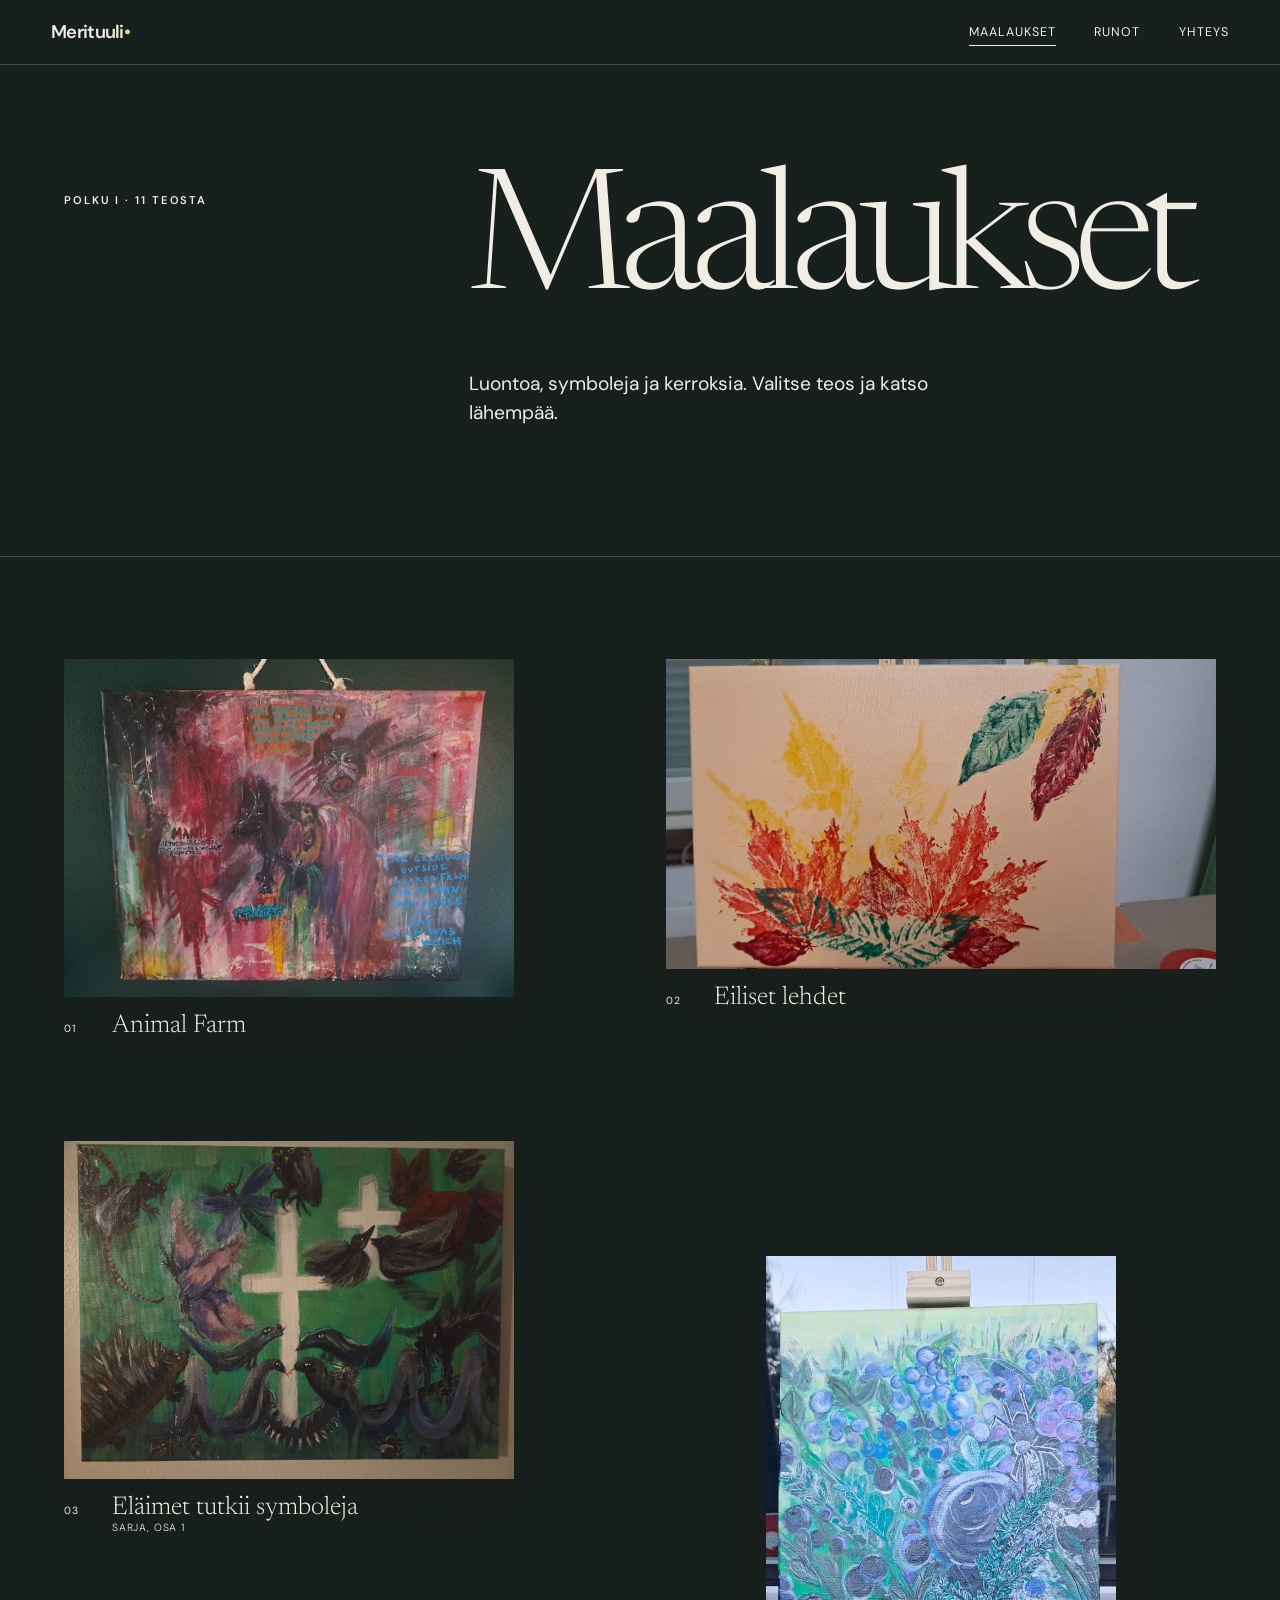
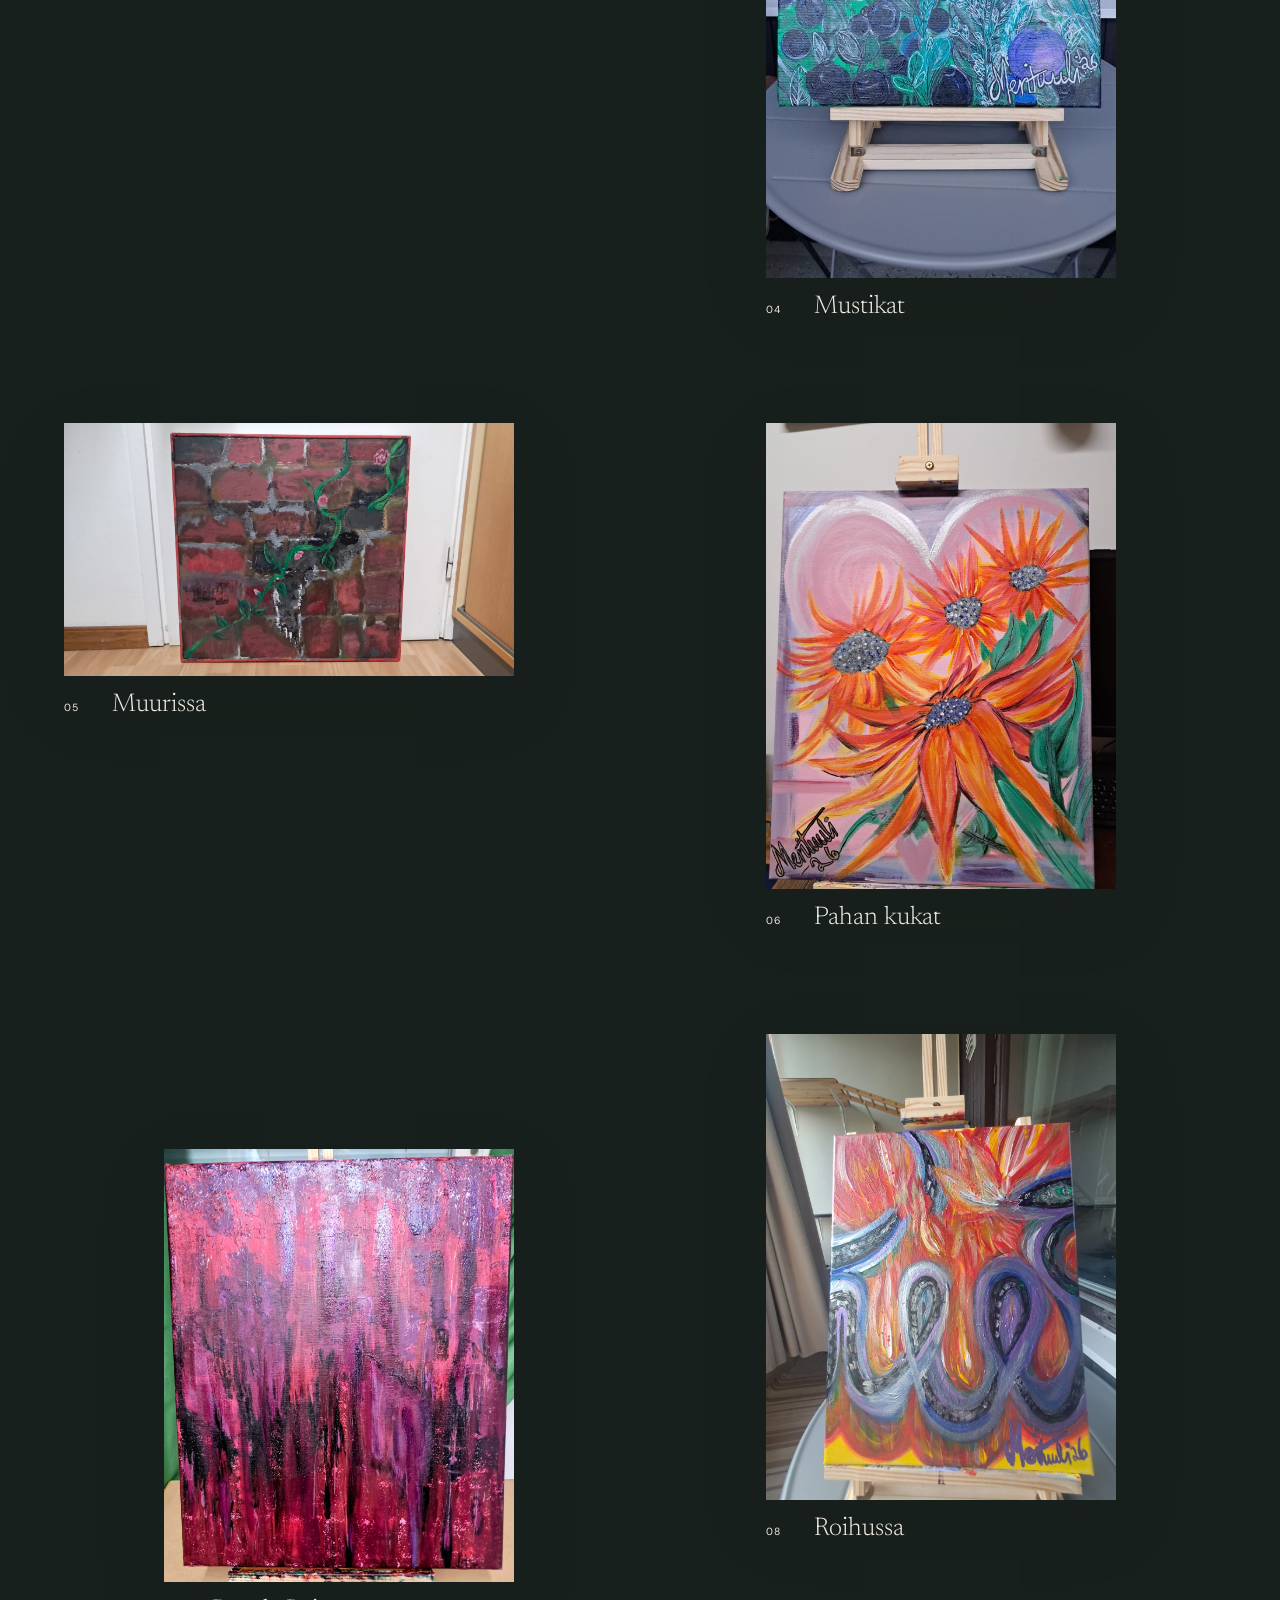
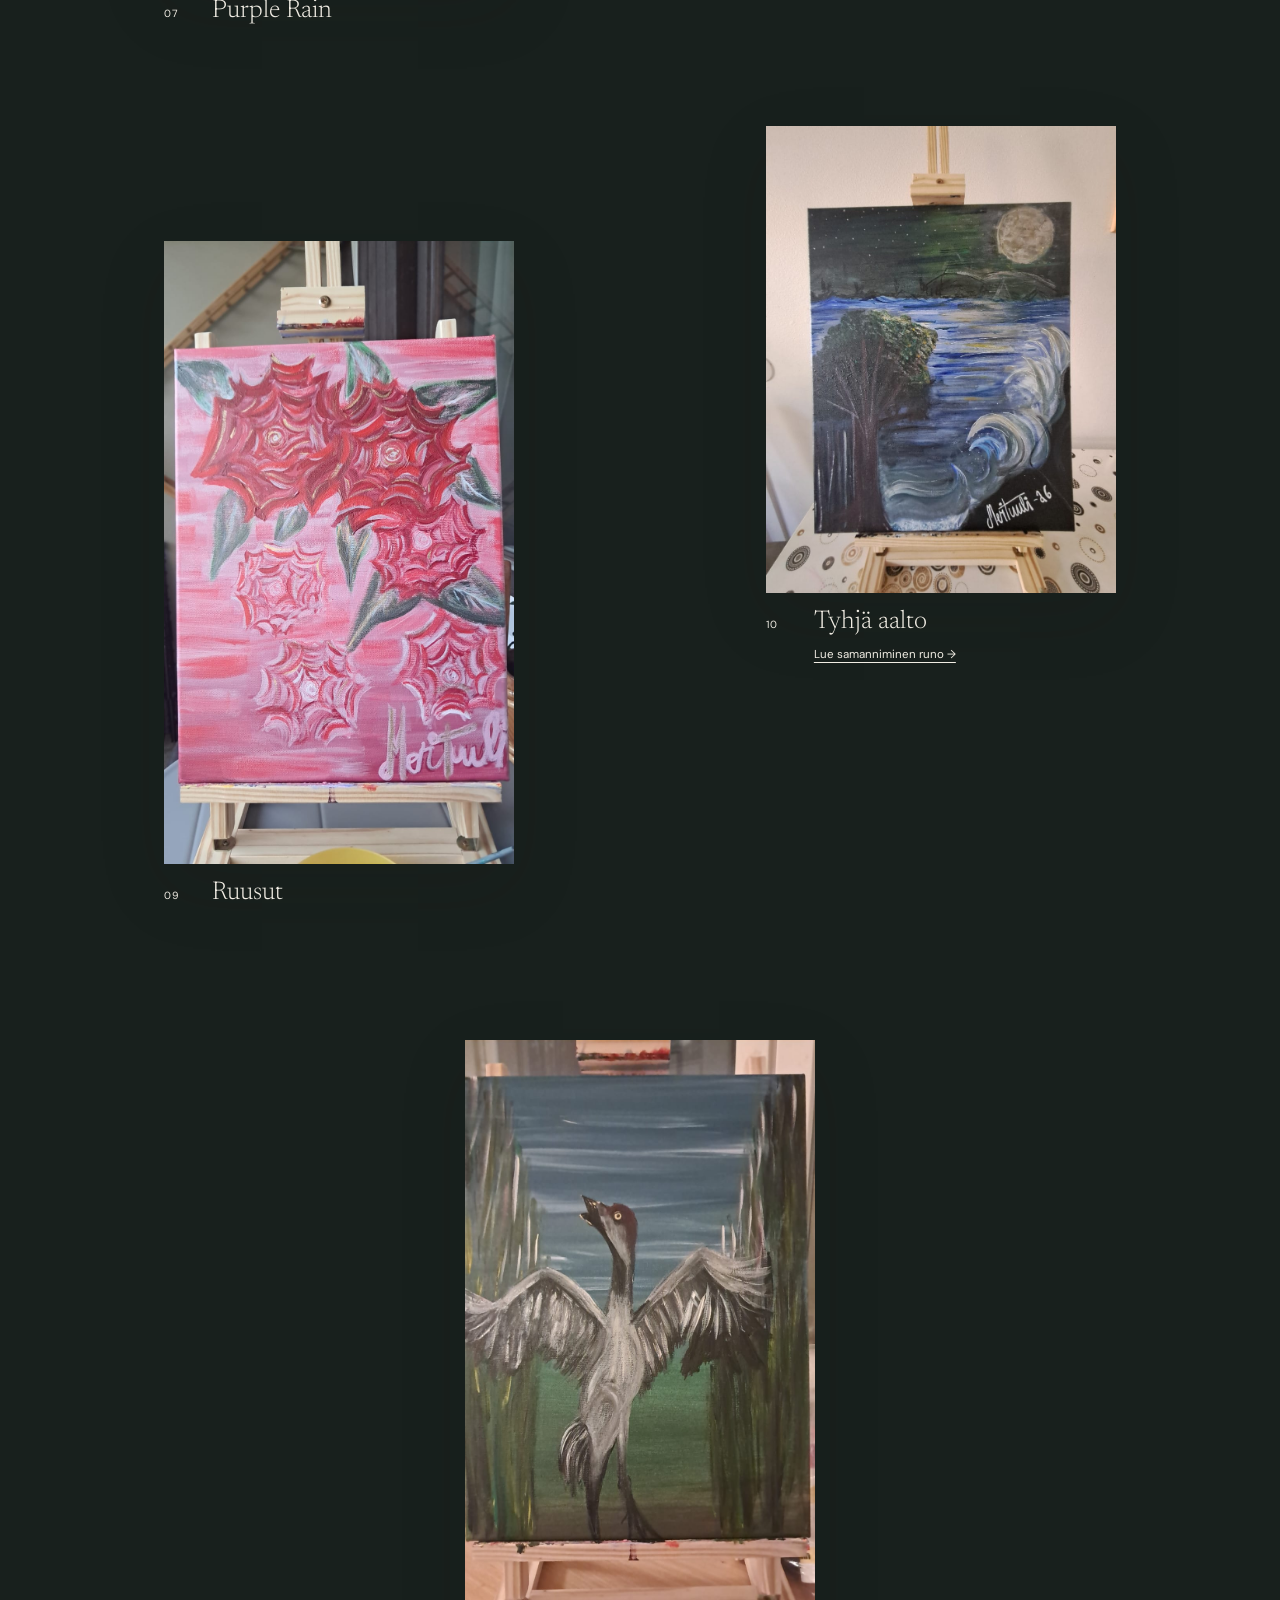
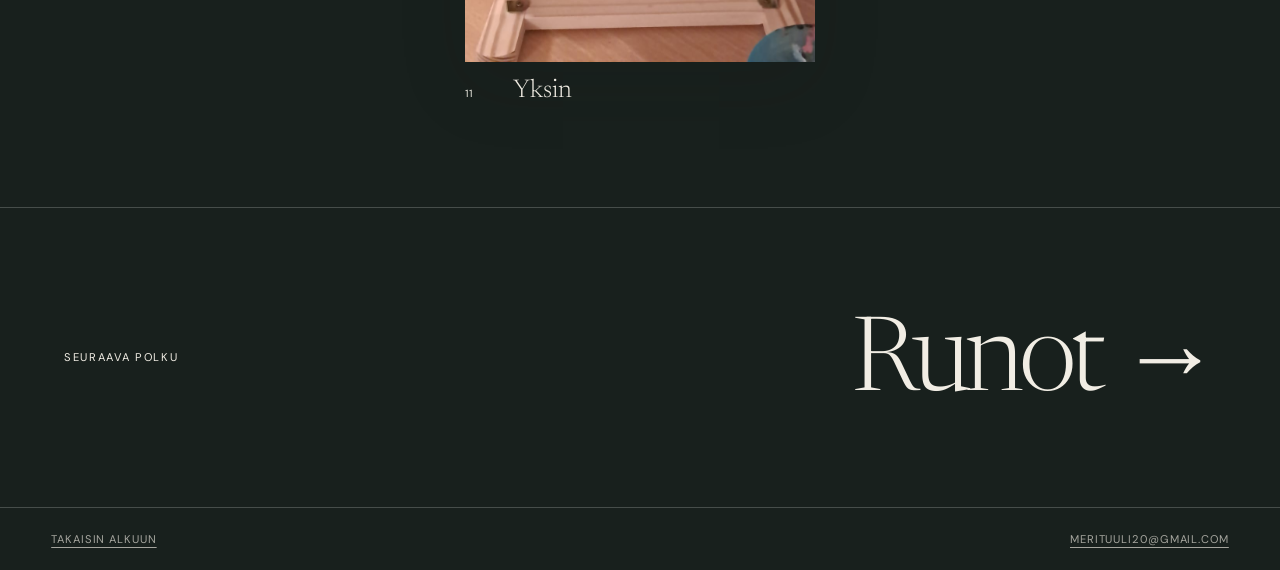
==== maalaukset.html @ 07a7a4fb "Switch paintings gallery to dark theme" ====
<!doctype html>
<html lang="fi">
<head>
  <meta charset="utf-8">
  <meta name="viewport" content="width=device-width, initial-scale=1">
  <meta name="description" content="Merituulin maalaukset – virtuaalinen taidenäyttely.">
  <meta name="theme-color" content="#171d19">
  <title>Maalaukset — Merituuli</title>
  <link rel="icon" href="assets/favicon.svg" type="image/svg+xml">
  <link rel="stylesheet" href="styles.css?v=8">
  <script src="gallery.js" defer></script>
</head>
<body class="gallery-page">
  <a class="skip-link" href="#sisalto">Siirry sisältöön</a>
  <header class="site-header site-header--light">
    <a class="wordmark" href="index.html" aria-label="Merituuli, etusivu">Merituuli<span>•</span></a>
    <nav aria-label="Päänavigaatio">
      <a class="active" href="maalaukset.html" aria-current="page">Maalaukset</a>
      <a href="runot.html">Runot</a>
      <a href="mailto:merituuli20@gmail.com">Yhteys</a>
    </nav>
  </header>

  <main id="sisalto">
    <header class="collection-hero">
      <p class="eyebrow">Polku I · 11 teosta</p>
      <h1>Maalaukset</h1>
      <p>Luontoa, symboleja ja kerroksia. Valitse teos ja katso lähempää.</p>
    </header>

    <section class="art-grid" aria-label="Maalauskokoelma">
      <figure class="artwork artwork--wide">
        <button class="artwork-button" type="button" data-lightbox="assets/images/animal-farm.jpeg" data-title="Animal Farm" aria-label="Avaa teos Animal Farm suurempana">
          <img src="assets/images/animal-farm.jpeg" alt="Animal Farm, eläinhahmoja ja tekstiä punasävyisessä maalauksessa" width="1600" height="1200">
        </button>
        <figcaption><span>01</span><h2>Animal Farm</h2></figcaption>
      </figure>

      <figure class="artwork artwork--landscape">
        <button class="artwork-button" type="button" data-lightbox="assets/images/eiliset-lehdet.jpg" data-title="Eiliset lehdet" aria-label="Avaa teos Eiliset lehdet suurempana">
          <img src="assets/images/eiliset-lehdet.jpg" alt="Eiliset lehdet" width="1599" height="899" loading="lazy">
        </button>
        <figcaption><span>02</span><h2>Eiliset lehdet</h2></figcaption>
      </figure>

      <figure class="artwork artwork--wide">
        <button class="artwork-button" type="button" data-lightbox="assets/images/elaimet-tutkii-symboleja.jpeg" data-title="Eläimet tutkii symboleja – sarja osa 1" aria-label="Avaa teos Eläimet tutkii symboleja suurempana">
          <img src="assets/images/elaimet-tutkii-symboleja.jpeg" alt="Eläimet tutkii symboleja – sarja osa 1" width="1600" height="1200" loading="lazy">
        </button>
        <figcaption><span>03</span><h2>Eläimet tutkii symboleja <small>sarja, osa 1</small></h2></figcaption>
      </figure>

      <figure class="artwork artwork--portrait artwork--offset">
        <button class="artwork-button" type="button" data-lightbox="assets/images/mustikat.jpeg" data-title="Mustikat" aria-label="Avaa teos Mustikat suurempana">
          <img src="assets/images/mustikat.jpeg" alt="Mustikat, sinivihreä metsäaiheinen maalaus marjoineen" width="636" height="1131" loading="lazy">
        </button>
        <figcaption><span>04</span><h2>Mustikat</h2></figcaption>
      </figure>

      <figure class="artwork artwork--landscape">
        <button class="artwork-button" type="button" data-lightbox="assets/images/muurissa.jpg" data-title="Muurissa" aria-label="Avaa teos Muurissa suurempana">
          <img src="assets/images/muurissa.jpg" alt="Muurissa" width="1599" height="899" loading="lazy">
        </button>
        <figcaption><span>05</span><h2>Muurissa</h2></figcaption>
      </figure>

      <figure class="artwork artwork--portrait">
        <button class="artwork-button" type="button" data-lightbox="assets/images/pahan-kukat.jpeg" data-title="Pahan kukat" aria-label="Avaa teos Pahan kukat suurempana">
          <img src="assets/images/pahan-kukat.jpeg" alt="Pahan kukat" width="1200" height="1600" loading="lazy">
        </button>
        <figcaption><span>06</span><h2>Pahan kukat</h2></figcaption>
      </figure>

      <figure class="artwork artwork--portrait artwork--offset">
        <button class="artwork-button" type="button" data-lightbox="assets/images/purple-rain.jpeg" data-title="Purple Rain" aria-label="Avaa teos Purple Rain suurempana">
          <img src="assets/images/purple-rain.jpeg" alt="Purple Rain, syvän purppurainen abstrakti maalaus" width="1293" height="1600" loading="lazy">
        </button>
        <figcaption><span>07</span><h2>Purple Rain</h2></figcaption>
      </figure>

      <figure class="artwork artwork--portrait">
        <button class="artwork-button" type="button" data-lightbox="assets/images/roihussa.jpeg" data-title="Roihussa" aria-label="Avaa teos Roihussa suurempana">
          <img src="assets/images/roihussa.jpeg" alt="Roihussa" width="1200" height="1600" loading="lazy">
        </button>
        <figcaption><span>08</span><h2>Roihussa</h2></figcaption>
      </figure>

      <figure class="artwork artwork--portrait artwork--offset">
        <button class="artwork-button" type="button" data-lightbox="assets/images/ruusut.jpeg" data-title="Ruusut" aria-label="Avaa teos Ruusut suurempana">
          <img src="assets/images/ruusut.jpeg" alt="Ruusut" width="899" height="1599" loading="lazy">
        </button>
        <figcaption><span>09</span><h2>Ruusut</h2></figcaption>
      </figure>

      <figure class="artwork artwork--portrait">
        <button class="artwork-button" type="button" data-lightbox="assets/images/tyhja-aalto.jpeg" data-title="Tyhjä aalto" aria-label="Avaa teos Tyhjä aalto suurempana">
          <img src="assets/images/tyhja-aalto.jpeg" alt="Tyhjä aalto, kuun valaisema tumma merimaisema" width="848" height="1131" loading="lazy">
        </button>
        <figcaption><span>10</span><h2>Tyhjä aalto</h2><a href="runot.html#tyhja-aalto">Lue samanniminen runo →</a></figcaption>
      </figure>

      <figure class="artwork artwork--portrait artwork--final">
        <button class="artwork-button" type="button" data-lightbox="assets/images/yksin.jpeg" data-title="Yksin" aria-label="Avaa teos Yksin suurempana">
          <img src="assets/images/yksin.jpeg" alt="Yksin, siipensä levittänyt lintu tumman metsän keskellä" width="899" height="1599" loading="lazy">
        </button>
        <figcaption><span>11</span><h2>Yksin</h2></figcaption>
      </figure>
    </section>

    <nav class="next-path" aria-label="Jatka näyttelyssä">
      <span>Seuraava polku</span>
      <a href="runot.html">Runot <span aria-hidden="true">→</span></a>
    </nav>
  </main>

  <footer class="site-footer site-footer--light">
    <a href="index.html">Takaisin alkuun</a>
    <a href="mailto:merituuli20@gmail.com">merituuli20@gmail.com</a>
  </footer>

  <dialog class="lightbox" aria-label="Teoksen suurennos">
    <button class="lightbox-close" type="button" aria-label="Sulje suurennos">×</button>
    <div class="lightbox-stage"><img src="" alt=""></div>
    <p class="lightbox-title"></p>
  </dialog>
</body>
</html>
---- styles.css ----
@import url('https://fonts.googleapis.com/css2?family=DM+Sans:wght@400;500;600&family=Newsreader:ital,opsz,wght@0,6..72,300;1,6..72,300&display=swap');

:root {
  --ink: #18201d;
  --paper: #f1ede4;
  --cream: #ddd7c8;
  --acid: #d6e670;
  --violet: #87537f;
  --rust: #b85f43;
  --line-dark: rgba(255, 255, 255, .2);
  --line-light: rgba(24, 32, 29, .22);
  --sans: "DM Sans", system-ui, sans-serif;
  --serif: "Newsreader", Georgia, serif;
}

* { box-sizing: border-box; }
html { scroll-behavior: smooth; }
body {
  margin: 0;
  background: var(--ink);
  color: var(--paper);
  font-family: var(--sans);
  -webkit-font-smoothing: antialiased;
}
img { display: block; max-width: 100%; }
a { color: inherit; }
button { font: inherit; }
.skip-link {
  position: fixed;
  top: 0;
  left: 1rem;
  z-index: 100;
  padding: .8rem 1rem;
  color: var(--ink);
  background: var(--acid);
  transform: translateY(-120%);
}
.skip-link:focus { transform: translateY(0); }

.site-header {
  position: relative;
  z-index: 5;
  display: flex;
  align-items: center;
  justify-content: space-between;
  padding: 1.25rem clamp(1.25rem, 4vw, 4.5rem);
  border-bottom: 1px solid var(--line-dark);
}
.site-header--light { border-bottom-color: var(--line-light); }
.wordmark {
  text-decoration: none;
  font-size: 1.15rem;
  font-weight: 600;
  letter-spacing: -.04em;
}
.wordmark span { color: var(--acid); }
.site-header nav { display: flex; gap: clamp(1rem, 3vw, 3rem); }
.site-header nav a {
  position: relative;
  text-decoration: none;
  font-size: .78rem;
  letter-spacing: .08em;
  text-transform: uppercase;
}
.site-header nav a::after {
  position: absolute;
  right: 0;
  bottom: -.35rem;
  left: 0;
  height: 1px;
  background: currentColor;
  content: "";
  transform: scaleX(0);
  transform-origin: right;
  transition: transform .25s ease;
}
.site-header nav a:hover::after,
.site-header nav a:focus-visible::after,
.site-header nav a.active::after { transform: scaleX(1); transform-origin: left; }

.eyebrow {
  margin: 0 0 1.2rem;
  font-size: .7rem;
  font-weight: 600;
  letter-spacing: .17em;
  text-transform: uppercase;
}
.hero {
  display: grid;
  grid-template-columns: minmax(0, .92fr) minmax(24rem, 1.08fr);
  min-height: calc(100svh - 65px);
  overflow: hidden;
}
.hero-copy {
  display: flex;
  flex-direction: column;
  align-items: flex-start;
  justify-content: center;
  min-width: 0;
  padding: clamp(3rem, 7vw, 7rem) clamp(1.25rem, 5vw, 6rem);
}
.hero h1 {
  margin: 0;
  font-family: var(--serif);
  font-size: clamp(3.5rem, 5.4vw, 6.3rem);
  font-weight: 300;
  line-height: .79;
  letter-spacing: -.065em;
}
.hero h1 em { color: var(--acid); font-weight: 300; }
.hero-intro {
  max-width: 29rem;
  margin: clamp(1.2rem, 2vh, 1.75rem) 0 1rem;
  color: rgba(241, 237, 228, .7);
  font-size: clamp(1rem, 1.3vw, 1.2rem);
  line-height: 1.55;
}
.hero-start { width: 100%; max-width: 34rem; }
.hero-start-label {
  margin: 0 0 .65rem;
  color: var(--acid);
  font-size: .68rem;
  font-weight: 600;
  letter-spacing: .15em;
  text-transform: uppercase;
}
.hero-choices { display: grid; grid-template-columns: 1fr 1fr; gap: 1px; background: var(--line-dark); border: 1px solid var(--line-dark); }
.hero-choice {
  position: relative;
  display: grid;
  grid-template-columns: 1fr auto;
  gap: .1rem .75rem;
  min-width: 0;
  padding: .8rem 1rem;
  background: var(--ink);
  text-decoration: none;
  transition: background .2s, color .2s;
}
.hero-choice > span { grid-column: 1 / -1; color: rgba(241,237,228,.55); font-family: var(--serif); font-size: .8rem; font-style: italic; }
.hero-choice strong { min-width: 0; overflow-wrap: anywhere; font-family: var(--serif); font-size: clamp(1.55rem, 2.4vw, 2.35rem); font-weight: 300; letter-spacing: -.035em; line-height: 1; }
.hero-choice small { grid-column: 1; color: rgba(241,237,228,.55); font-size: .66rem; letter-spacing: .08em; text-transform: uppercase; }
.hero-choice b { grid-row: 2 / span 2; grid-column: 2; align-self: center; font-size: 1.15rem; font-weight: 400; transition: transform .2s; }
.hero-choice:hover,
.hero-choice:focus-visible { background: var(--acid); color: var(--ink); outline: none; }
.hero-choice:hover > span,
.hero-choice:hover small,
.hero-choice:focus-visible > span,
.hero-choice:focus-visible small { color: rgba(24,32,29,.65); }
.hero-choice:hover b,
.hero-choice:focus-visible b { transform: translateX(.25rem); }
.hero-contact {
  display: grid;
  grid-template-columns: 1fr auto;
  gap: .15rem 1rem;
  align-items: center;
  margin-top: .65rem;
  padding: .65rem 1rem;
  border: 1px solid var(--line-dark);
  text-decoration: none;
}
.hero-contact span { font-size: .6rem; letter-spacing: .12em; text-transform: uppercase; }
.hero-contact strong { font-size: .88rem; font-weight: 500; }
.hero-contact b { grid-row: 1 / span 2; grid-column: 2; font-weight: 400; transition: transform .2s; }
.hero-contact:hover b { transform: translate(.2rem, -.2rem); }
.hero-art { position: relative; min-height: 42rem; background: #27332e; }
.hero-art figure { margin: 0; overflow: hidden; }
.hero-art img { width: 100%; height: 100%; object-fit: cover; }
.hero-art-main { position: absolute; inset: 8% 12% 7% 6%; }
.hero-art-main img { filter: saturate(.75) contrast(1.08); }
.hero-art-accent { position: absolute; z-index: 2; border: 8px solid var(--ink); }
.hero-art-accent--top { top: 4%; right: -2%; width: 29%; height: 29%; }
.hero-art-accent--bottom { right: 3%; bottom: 4%; width: 27%; height: 30%; }
.hero-art-accent--top img { object-position: center 25%; }
.hero-number {
  position: absolute;
  bottom: 1rem;
  left: 1rem;
  z-index: 3;
  font-family: var(--serif);
  font-size: 1rem;
}

.paths { padding: clamp(5rem, 10vw, 10rem) clamp(1.25rem, 5vw, 5rem); background: var(--paper); color: var(--ink); }
.section-heading { display: flex; justify-content: space-between; align-items: end; margin-bottom: clamp(2rem, 5vw, 5rem); }
.section-heading .eyebrow { margin: 0 2rem .75rem 0; }
.section-heading h2 {
  margin: 0;
  font-family: var(--serif);
  font-size: clamp(3.3rem, 7vw, 8rem);
  font-weight: 300;
  line-height: .9;
  letter-spacing: -.055em;
}
.path-grid { display: grid; grid-template-columns: 1fr 1fr; gap: 1px; background: var(--ink); border: 1px solid var(--ink); }
.path-card {
  position: relative;
  display: grid;
  min-height: min(60vw, 45rem);
  padding: clamp(1.25rem, 3vw, 3rem);
  overflow: hidden;
  background: var(--cream);
  color: var(--ink);
  text-decoration: none;
}
.path-card--poems { background: var(--ink); color: var(--paper); }
.path-index { position: relative; z-index: 2; font-family: var(--serif); font-style: italic; }
.path-visual { position: absolute; inset: 11% 9% 27% 21%; overflow: hidden; transition: transform .7s cubic-bezier(.2,.7,.2,1); }
.path-visual img { width: 100%; height: 100%; object-fit: cover; filter: saturate(.72); transition: transform .7s cubic-bezier(.2,.7,.2,1); }
.path-card:hover .path-visual { transform: rotate(-2deg); }
.path-card:hover .path-visual img { transform: scale(1.04); }
.path-content { position: relative; z-index: 2; align-self: end; display: flex; flex-direction: column; align-items: flex-start; }
.path-content .eyebrow { margin-bottom: .8rem; }
.path-content strong { font-family: var(--serif); font-size: clamp(3.5rem, 6.7vw, 7.5rem); font-weight: 300; letter-spacing: -.055em; line-height: .8; }
.path-content > span:last-child { margin-top: 1.4rem; font-size: .85rem; }
.path-arrow { position: absolute; top: 1.6rem; right: 1.8rem; z-index: 2; font-size: 1.8rem; transition: transform .25s ease; }
.path-card:hover .path-arrow { transform: translate(.3rem, -.3rem); }
.poem-fragment { position: absolute; top: 18%; left: 15%; color: var(--acid); font-family: var(--serif); font-size: clamp(2.3rem, 4.1vw, 5rem); font-style: italic; font-weight: 300; line-height: .97; transform: rotate(-4deg); }

.exhibitions {
  padding: clamp(5rem, 10vw, 10rem) clamp(1.25rem, 5vw, 5rem);
  background: var(--paper);
  color: var(--ink);
}
.exhibitions-intro {
  display: grid;
  grid-template-columns: 1.35fr .65fr;
  gap: clamp(2rem, 8vw, 8rem);
  align-items: end;
  margin-bottom: clamp(3rem, 6vw, 6rem);
}
.exhibitions-intro h2 {
  margin: 0;
  font-family: var(--serif);
  font-size: clamp(3.5rem, 7.5vw, 8rem);
  font-weight: 300;
  line-height: .86;
  letter-spacing: -.06em;
}
.exhibitions-intro h2 em { color: var(--rust); font-weight: 300; }
.exhibitions-intro > p {
  max-width: 27rem;
  margin: 0 0 .5rem;
  font-size: clamp(1rem, 1.4vw, 1.25rem);
  line-height: 1.55;
}
.exhibition-card {
  display: grid;
  grid-template-columns: minmax(16rem, .7fr) minmax(0, 1.3fr);
  border: 1px solid var(--ink);
}
.exhibition-date {
  display: flex;
  flex-direction: column;
  justify-content: space-between;
  min-height: 36rem;
  padding: clamp(1.5rem, 3vw, 3rem);
  background: #633b36;
  color: var(--paper);
}
.exhibition-date time {
  font-family: var(--serif);
  font-size: clamp(3.3rem, 6vw, 7rem);
  font-weight: 300;
  line-height: .85;
  letter-spacing: -.055em;
}
.exhibition-date > span { align-self: center; color: var(--acid); font-size: 2rem; }
.exhibition-details { padding: clamp(1.5rem, 4vw, 4rem); }
.exhibition-status {
  display: flex;
  gap: .65rem;
  align-items: center;
  margin: 0 0 1.8rem;
  font-size: .7rem;
  font-weight: 600;
  letter-spacing: .15em;
  text-transform: uppercase;
}
.exhibition-status span { width: .55rem; height: .55rem; border-radius: 50%; background: var(--rust); box-shadow: 0 0 0 .3rem rgba(184,95,67,.14); }
.exhibition-details h3 {
  margin: 0;
  font-family: var(--serif);
  font-size: clamp(3.2rem, 6.7vw, 7.2rem);
  font-weight: 300;
  line-height: .78;
  letter-spacing: -.055em;
}
.exhibition-lead { max-width: 34rem; margin: 2rem 0 2.5rem; font-size: clamp(1rem, 1.5vw, 1.3rem); line-height: 1.5; }
.exhibition-details dl { display: grid; grid-template-columns: 1fr 1fr; gap: 1px; margin: 0 0 2rem; background: var(--line-light); border: 1px solid var(--line-light); }
.exhibition-details dl div { min-height: 7rem; padding: 1rem; background: var(--paper); }
.exhibition-details dt { margin-bottom: .8rem; font-size: .65rem; font-weight: 600; letter-spacing: .13em; text-transform: uppercase; }
.exhibition-details dd { margin: 0; font-family: var(--serif); font-size: clamp(1.25rem, 2vw, 1.75rem); line-height: 1.2; }
.facebook-link {
  display: flex;
  justify-content: space-between;
  gap: 1rem;
  align-items: center;
  padding: 1rem 1.2rem;
  background: var(--ink);
  color: var(--paper);
  text-decoration: none;
  font-size: .76rem;
  letter-spacing: .08em;
  text-transform: uppercase;
  transition: background .2s, color .2s;
}
.facebook-link span { font-size: 1.2rem; transition: transform .2s; }
.facebook-link:hover,
.facebook-link:focus-visible { background: var(--acid); color: var(--ink); }
.facebook-link:hover span,
.facebook-link:focus-visible span { transform: translate(.2rem, -.2rem); }

.invitation { padding: clamp(6rem, 13vw, 13rem) 1.25rem; text-align: center; }
.invitation > p { color: rgba(241,237,228,.55); font-size: .75rem; letter-spacing: .16em; text-transform: uppercase; }
.invitation h2 { margin: 2rem 0 3rem; font-family: var(--serif); font-size: clamp(3.3rem, 8vw, 8rem); font-weight: 300; line-height: .9; letter-spacing: -.06em; }
.invitation h2 em { color: var(--acid); font-weight: 300; }
.invitation a { display: inline-block; padding: 1rem 1.4rem; border: 1px solid var(--line-dark); text-decoration: none; transition: background .2s, color .2s; }
.invitation a:hover { background: var(--acid); color: var(--ink); }
.site-footer { display: flex; justify-content: space-between; gap: 1rem; padding: 1.5rem clamp(1.25rem, 4vw, 4.5rem); border-top: 1px solid var(--line-dark); color: rgba(241,237,228,.6); font-size: .7rem; letter-spacing: .08em; text-transform: uppercase; }
.site-footer a { text-underline-offset: .25rem; }

.gallery-page { background: var(--ink); color: var(--paper); }
.gallery-page .site-header--light { border-bottom-color: var(--line-dark); }
.gallery-page .collection-hero { border-bottom-color: var(--line-dark); }
.collection-hero { display: grid; grid-template-columns: 1fr 2fr; gap: 2rem; align-items: end; padding: clamp(5rem, 10vw, 10rem) clamp(1.25rem, 5vw, 5rem); border-bottom: 1px solid var(--line-light); }
.collection-hero .eyebrow { align-self: start; }
.collection-hero h1 { grid-column: 2; margin: 0; font-family: var(--serif); font-size: clamp(5rem, 13vw, 13rem); font-weight: 300; line-height: .68; letter-spacing: -.07em; }
.collection-hero > p:last-child { grid-column: 2; max-width: 34rem; margin: 2rem 0 0; font-size: clamp(1rem, 1.5vw, 1.35rem); line-height: 1.5; }
.collection-hero--dark { border-color: var(--line-dark); }
.art-grid { display: grid; grid-template-columns: repeat(12, 1fr); gap: clamp(3rem, 8vw, 9rem) clamp(1rem, 4vw, 4rem); padding: clamp(4rem, 8vw, 9rem) clamp(1.25rem, 5vw, 5rem); }
.artwork { grid-column: span 5; margin: 0; }
.artwork:nth-child(even) { grid-column: 7 / span 6; }
.artwork--portrait { grid-column: 2 / span 4; }
.artwork--portrait:nth-child(even) { grid-column: 8 / span 4; }
.artwork--offset { margin-top: clamp(2rem, 9vw, 9rem); }
.artwork--final { grid-column: 5 / span 4; margin-top: 2rem; }
.artwork-button { display: block; width: 100%; padding: 0; border: 0; background: transparent; cursor: zoom-in; }
.artwork-button img { width: 100%; height: auto; box-shadow: 0 1.5rem 4rem rgba(28, 25, 20, .13); transition: transform .5s cubic-bezier(.2,.7,.2,1), filter .3s; }
.artwork-button:hover img { transform: scale(1.012); filter: saturate(1.06); }
.artwork figcaption { display: grid; grid-template-columns: 2.5rem 1fr; gap: .5rem; margin-top: 1rem; align-items: baseline; }
.artwork figcaption > span { font-size: .65rem; letter-spacing: .1em; }
.artwork h2 { margin: 0; font-family: var(--serif); font-size: clamp(1.5rem, 2vw, 2.2rem); font-weight: 300; }
.artwork h2 small { display: block; font-family: var(--sans); font-size: .65rem; letter-spacing: .08em; text-transform: uppercase; }
.artwork figcaption > a { grid-column: 2; margin-top: .25rem; font-size: .72rem; text-underline-offset: .25rem; }
.lightbox { width: 100vw; max-width: none; height: 100vh; max-height: none; padding: 1rem; border: 0; background: rgba(12, 15, 14, .96); color: var(--paper); }
.lightbox::backdrop { background: rgba(12,15,14,.8); }
.lightbox[open] { display: grid; grid-template-rows: 1fr auto; }
.lightbox-stage { display: grid; min-height: 0; place-items: center; }
.lightbox-stage img { max-width: 100%; max-height: calc(100vh - 5rem); object-fit: contain; }
.lightbox-close { position: fixed; top: 1rem; right: 1.25rem; z-index: 2; width: 2.75rem; height: 2.75rem; border: 1px solid rgba(255,255,255,.45); border-radius: 50%; background: rgba(0,0,0,.4); color: #fff; font-size: 1.7rem; line-height: 1; cursor: pointer; }
.lightbox-title { margin: .75rem 0 0; text-align: center; font-family: var(--serif); font-size: 1.2rem; }
.modal-open { overflow: hidden; }
.next-path { display: flex; align-items: center; justify-content: space-between; gap: 2rem; padding: clamp(3rem, 7vw, 7rem) clamp(1.25rem, 5vw, 5rem); border-top: 1px solid var(--line-dark); }
.next-path > span { font-size: .7rem; letter-spacing: .15em; text-transform: uppercase; }
.next-path a { font-family: var(--serif); font-size: clamp(3.5rem, 8vw, 8rem); font-weight: 300; letter-spacing: -.05em; text-decoration: none; }
.next-path a span { display: inline-block; transition: transform .25s ease; }
.next-path a:hover span { transform: translateX(.5rem); }
.site-footer--light { border-color: var(--line-dark); color: rgba(241,237,228,.65); }

.poems-page { background: var(--ink); }
.poem-list { border-top: 1px solid var(--line-dark); }
.poem { display: grid; grid-template-columns: minmax(14rem, 1fr) 2fr; gap: 3rem; padding: clamp(4rem, 9vw, 9rem) clamp(1.25rem, 6vw, 7rem); border-bottom: 1px solid var(--line-dark); }
.poem header { position: sticky; top: 2rem; align-self: start; }
.poem header span { color: var(--acid); font-size: .7rem; letter-spacing: .15em; }
.poem h2 { max-width: 8em; margin: .6rem 0 0; font-family: var(--serif); font-size: clamp(3rem, 6vw, 7rem); font-weight: 300; line-height: .88; letter-spacing: -.055em; }
.poem-text { max-width: 40rem; padding-top: 2.4rem; font-family: var(--serif); font-size: clamp(1.25rem, 2vw, 1.75rem); font-weight: 300; line-height: 1.65; }
.poem-text p { margin: 0 0 1.6em; }
.poem--warm { background: #633b36; }
.poem--ink { background: #101412; }
.poem--narrow { background: var(--acid); color: var(--ink); }
.poem--narrow header span { color: #633b36; }
.poem--narrow .poem-text { max-width: 36rem; font-size: clamp(1.55rem, 3vw, 2.6rem); line-height: 1.35; }
.poem--wave { position: relative; background: #1b2c35; overflow: hidden; }
.poem--wave::after { position: absolute; right: -6rem; bottom: -10rem; width: 32rem; height: 32rem; border: 1px solid rgba(255,255,255,.13); border-radius: 50%; box-shadow: 0 0 0 5rem rgba(255,255,255,.025), 0 0 0 10rem rgba(255,255,255,.02); content: ""; }
.poem-companion { position: relative; z-index: 1; display: inline-block; margin-top: 1rem; font-family: var(--sans); font-size: .78rem; letter-spacing: .05em; text-underline-offset: .3rem; }
.next-path--dark { border-color: var(--line-dark); }

@media (max-width: 820px) {
  .site-header { padding: 1rem 1.1rem; }
  .site-header nav { gap: .9rem; }
  .site-header nav a { font-size: .64rem; }
  .hero { grid-template-columns: minmax(0, 1fr); width: 100%; min-height: auto; }
  .hero-copy { min-height: auto; padding: 3rem 1.25rem; }
  .hero h1 { font-size: clamp(2.8rem, 12vw, 5.4rem); }
  .hero-intro { margin: 1.5rem 0 1.25rem; }
  .hero-choice strong { font-size: clamp(1.45rem, 6vw, 2rem); }
  .hero-art { min-height: 73svh; }
  .hero-art-main { inset: 7% 10% 7% 5%; }
  .section-heading { display: block; }
  .section-heading .eyebrow { margin-bottom: 1rem; }
  .path-grid { grid-template-columns: 1fr; }
  .path-card { min-height: 130vw; }
  .path-content strong { font-size: clamp(4rem, 17vw, 6rem); }
  .poem-fragment { font-size: clamp(2.8rem, 11vw, 4.5rem); }
  .exhibitions-intro { grid-template-columns: 1fr; gap: 1.5rem; }
  .exhibitions-intro h2 { font-size: clamp(3.4rem, 15vw, 6rem); }
  .exhibition-card { grid-template-columns: 1fr; }
  .exhibition-date { flex-direction: row; align-items: center; min-height: 0; }
  .exhibition-date time { font-size: clamp(2.7rem, 12vw, 4.5rem); }
  .exhibition-date > span { transform: rotate(-90deg); }
  .exhibition-details h3 { font-size: clamp(3rem, 14vw, 5.5rem); }
  .collection-hero { display: block; padding-top: 5rem; }
  .collection-hero h1 { margin-top: 4rem; font-size: clamp(5rem, 25vw, 8rem); }
  .collection-hero > p:last-child { margin-top: 2rem; }
  .art-grid { display: block; }
  .artwork,
  .artwork:nth-child(even),
  .artwork--portrait,
  .artwork--portrait:nth-child(even),
  .artwork--final { width: 100%; max-width: 34rem; margin: 0 auto 5rem; }
  .artwork--portrait { max-width: 27rem; }
  .poem { grid-template-columns: 1fr; gap: .5rem; }
  .poem header { position: static; }
  .poem-text { padding-top: 1.5rem; font-size: 1.28rem; line-height: 1.6; overflow-wrap: anywhere; }
  .poem h2 { font-size: clamp(3.2rem, 14vw, 5.5rem); }
  .next-path { align-items: flex-start; flex-direction: column; }
  .next-path a { font-size: clamp(3.5rem, 16vw, 6rem); }
}

@media (max-width: 430px) {
  .wordmark { font-size: 1rem; }
  .site-header nav { gap: .7rem; }
  .site-header nav a:last-child { display: none; }
  .hero-choices { grid-template-columns: 1fr; }
  .hero-copy { min-height: auto; }
  .hero-art { min-height: 65svh; }
  .path-card { min-height: 145vw; }
  .exhibition-details dl { grid-template-columns: 1fr; }
  .exhibition-details dl div { min-height: 0; }
  .invitation a { font-size: .88rem; }
  .site-footer { flex-direction: column; }
}

@media (prefers-reduced-motion: reduce) {
  html { scroll-behavior: auto; }
  *, *::before, *::after { transition-duration: .01ms !important; animation-duration: .01ms !important; }
}
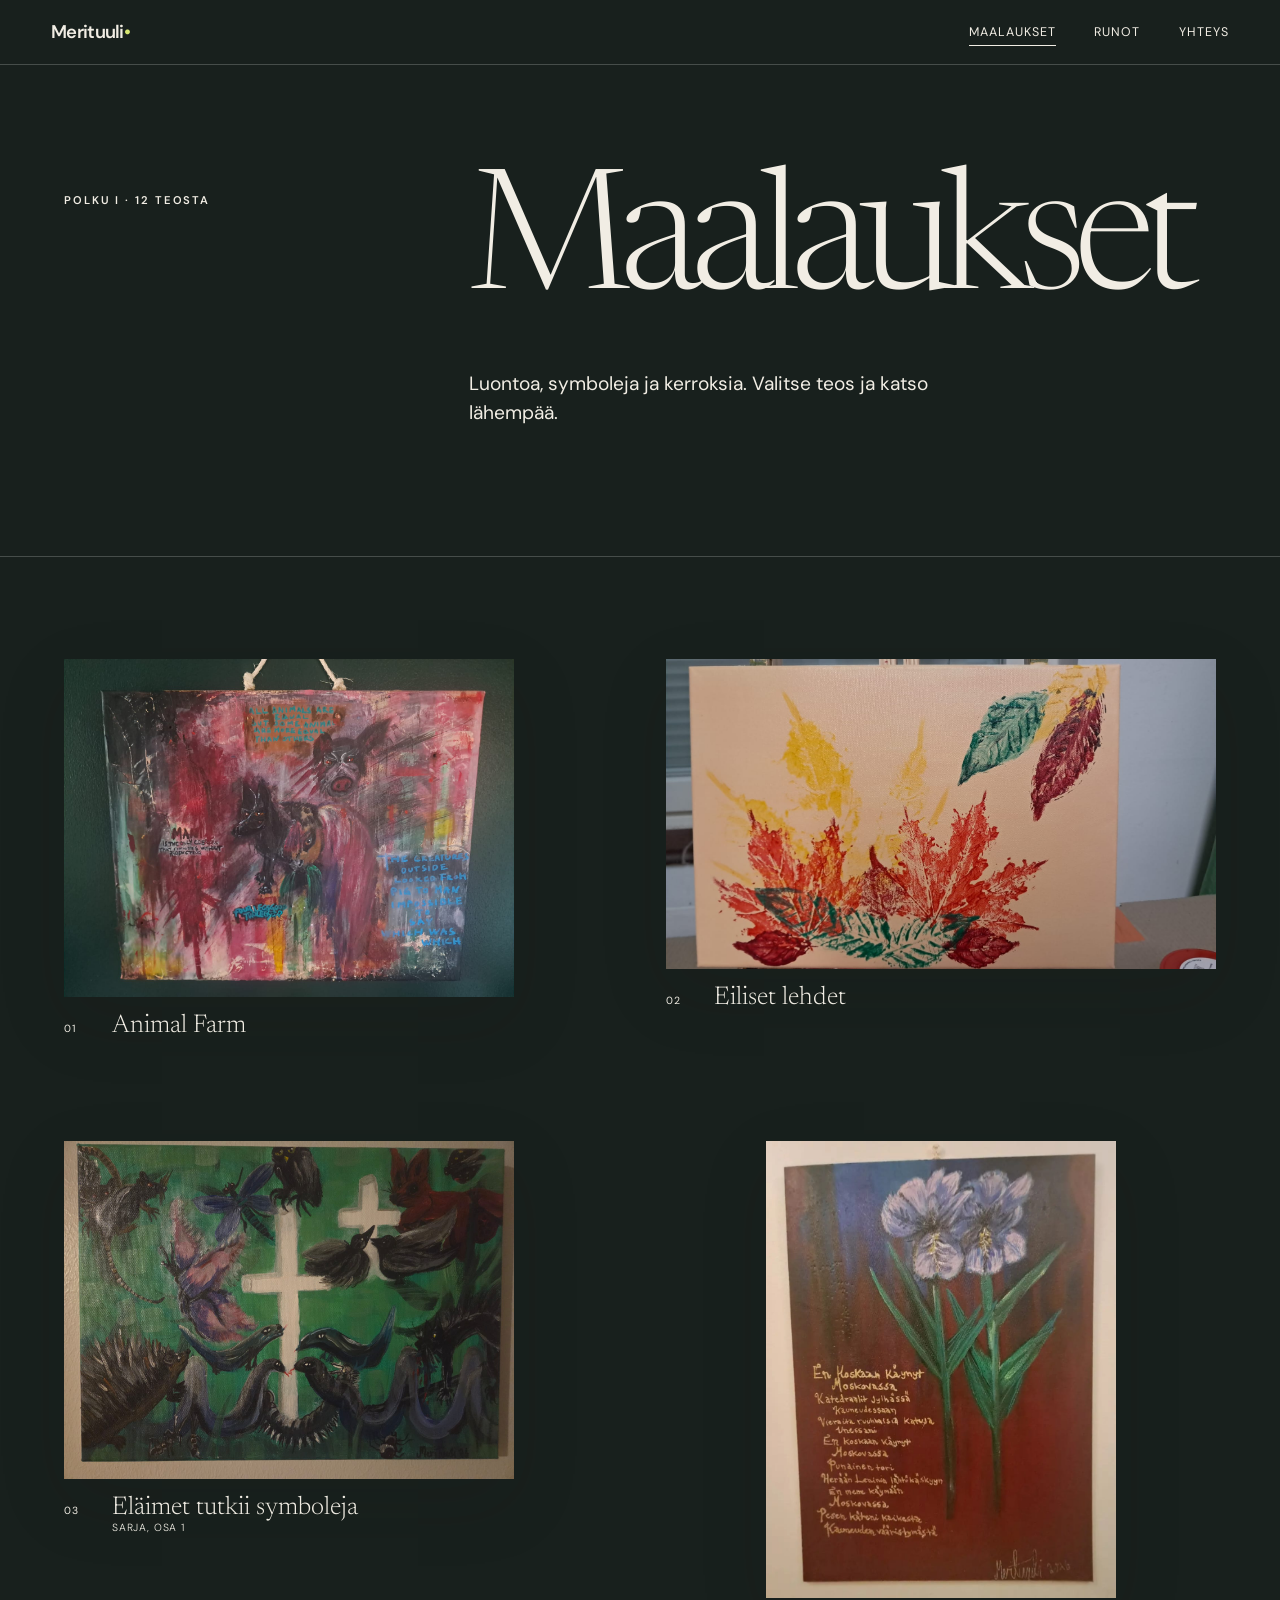
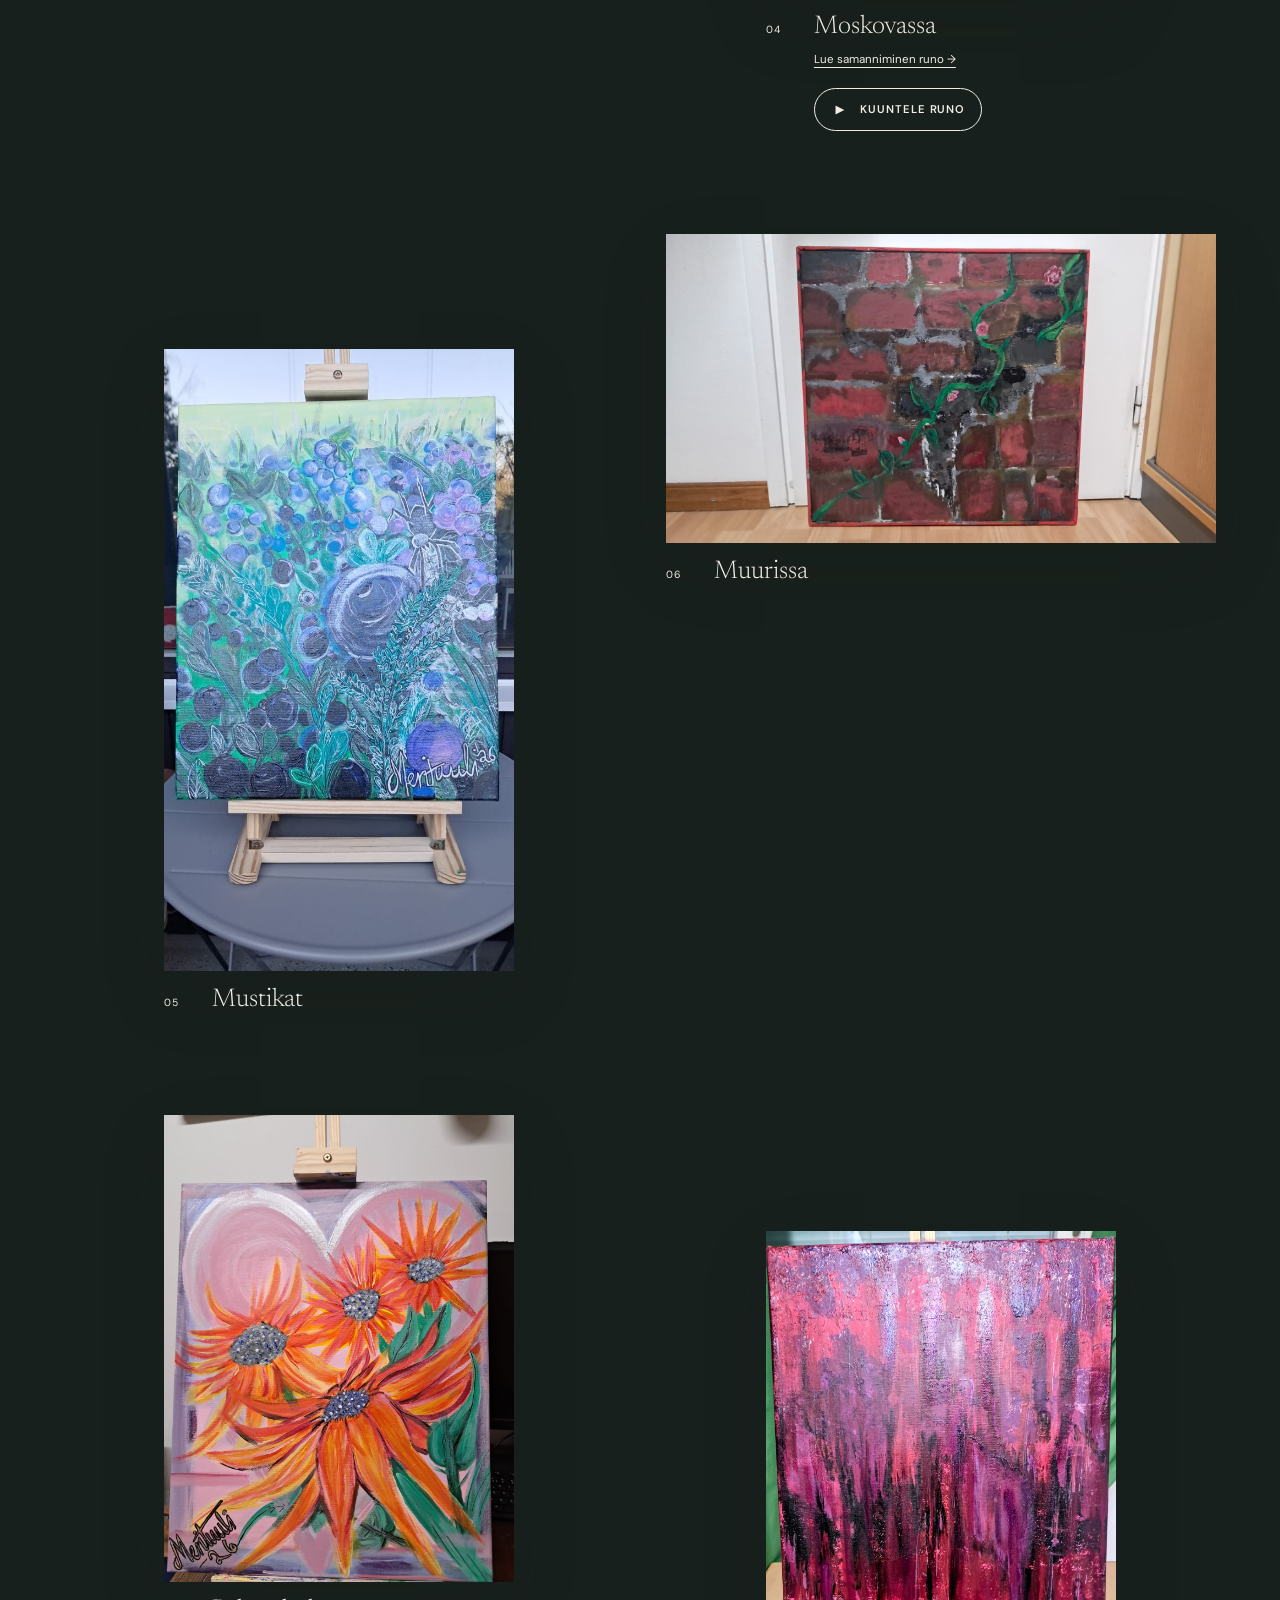
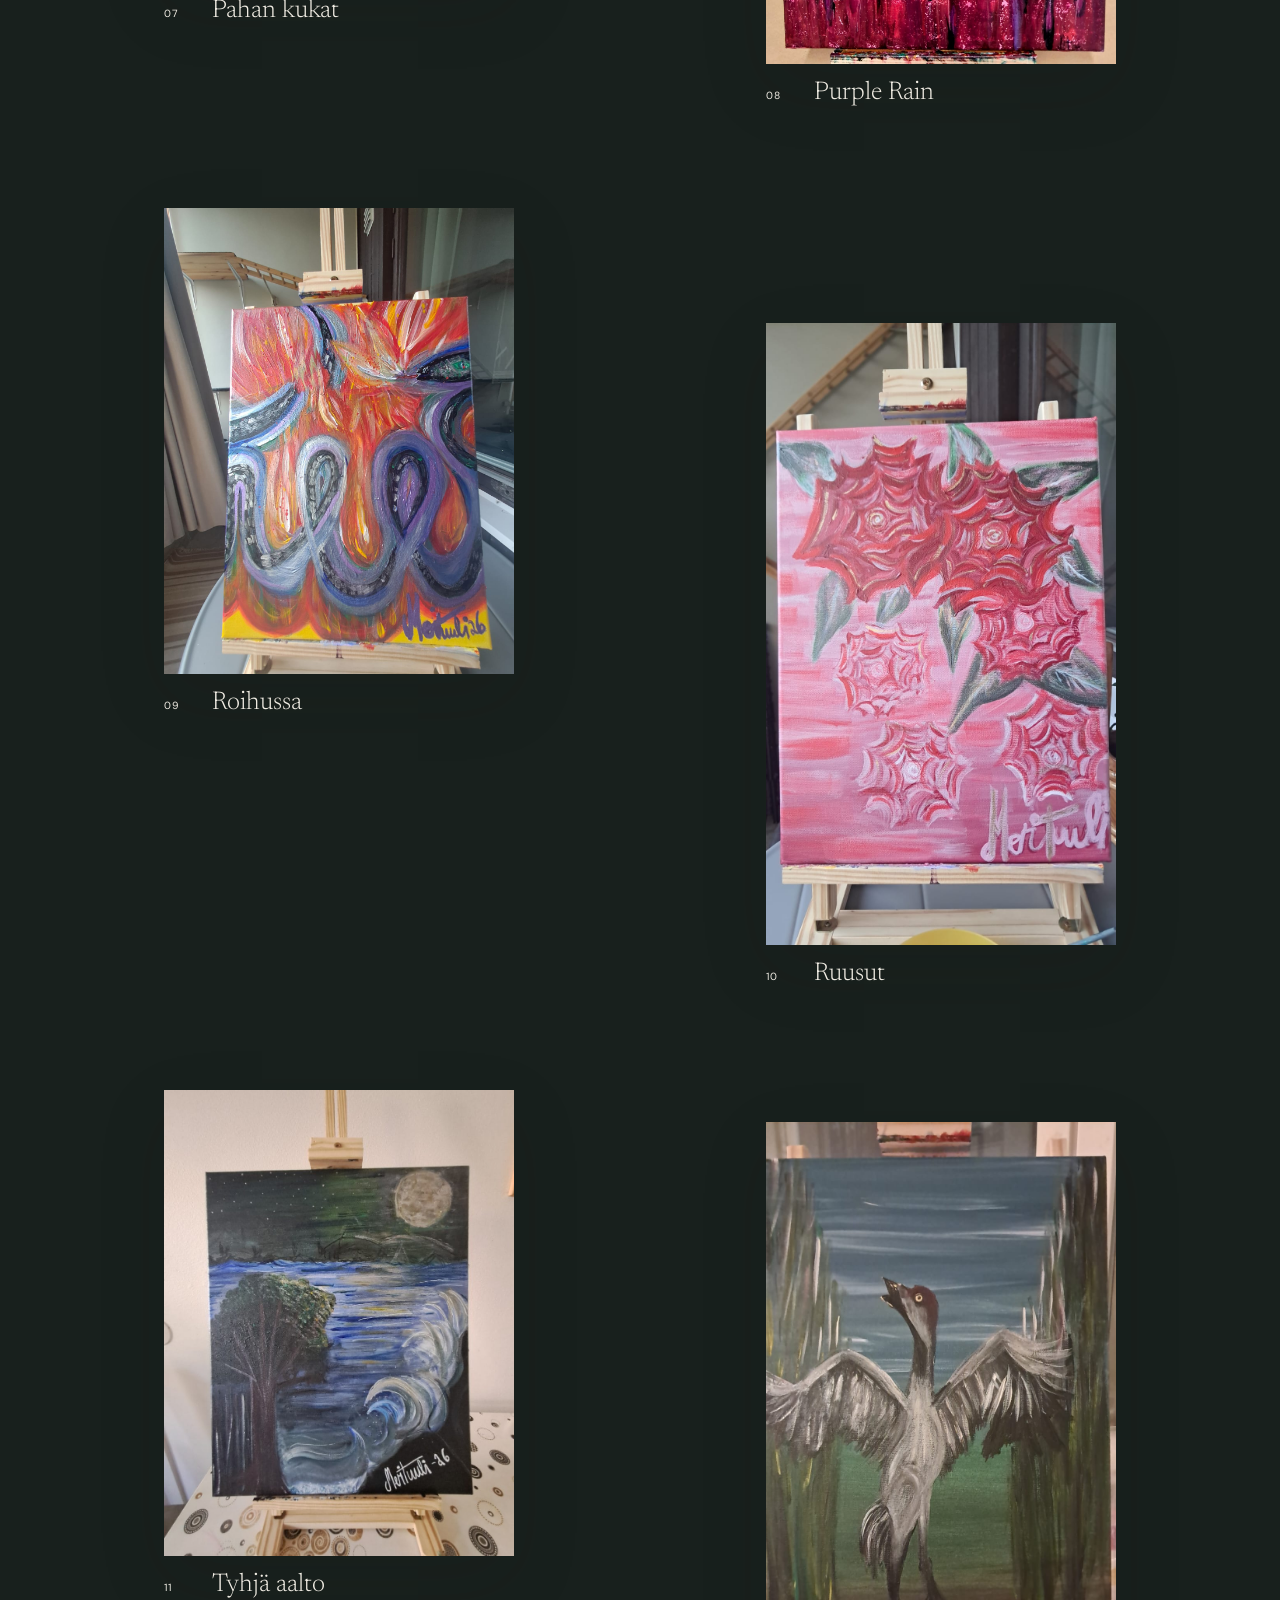
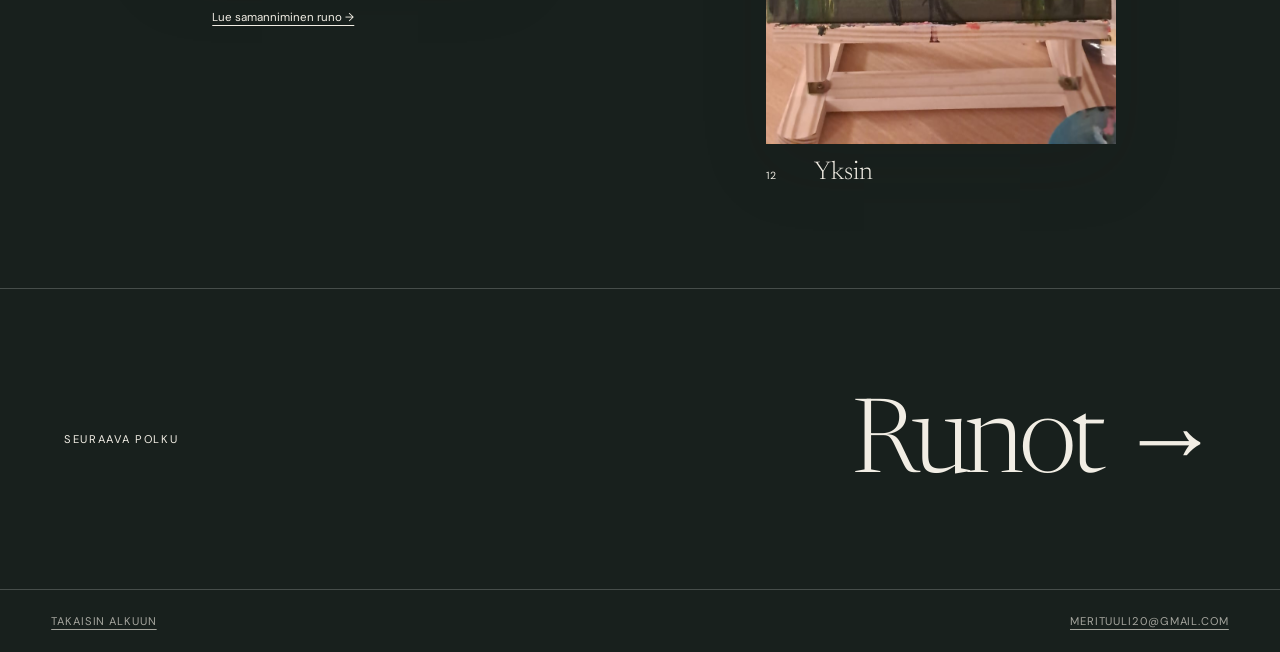
==== commit 67183ac5: "Add Moskovassa painting and spoken poem" ====
--- a/maalaukset.html
+++ b/maalaukset.html
@@ -7,8 +7,9 @@
   <meta name="theme-color" content="#171d19">
   <title>Maalaukset — Merituuli</title>
   <link rel="icon" href="assets/favicon.svg" type="image/svg+xml">
-  <link rel="stylesheet" href="styles.css?v=8">
+  <link rel="stylesheet" href="styles.css?v=12">
   <script src="gallery.js" defer></script>
+  <script src="audio.js?v=1" defer></script>
 </head>
 <body class="gallery-page">
   <a class="skip-link" href="#sisalto">Siirry sisältöön</a>
@@ -23,7 +24,7 @@
 
   <main id="sisalto">
     <header class="collection-hero">
-      <p class="eyebrow">Polku I · 11 teosta</p>
+      <p class="eyebrow">Polku I · 12 teosta</p>
       <h1>Maalaukset</h1>
       <p>Luontoa, symboleja ja kerroksia. Valitse teos ja katso lähempää.</p>
     </header>
@@ -50,60 +51,74 @@
         <figcaption><span>03</span><h2>Eläimet tutkii symboleja <small>sarja, osa 1</small></h2></figcaption>
       </figure>
 
+      <figure class="artwork artwork--portrait">
+        <button class="artwork-button" type="button" data-lightbox="assets/images/moskovassa.jpg" data-title="Moskovassa" aria-label="Avaa teos Moskovassa suurempana">
+          <img src="assets/images/moskovassa.jpg" alt="Moskovassa, kukka-aiheinen maalaus, johon Moskovassa-runo on kirjoitettu" width="949" height="1239" loading="lazy">
+        </button>
+        <figcaption>
+          <span>04</span><h2>Moskovassa</h2>
+          <a href="runot.html#moskovassa">Lue samanniminen runo →</a>
+          <button class="audio-button" type="button" data-audio="assets/audio/moskovassa.ogg" data-audio-title="Moskovassa" aria-label="Kuuntele runo Moskovassa" aria-pressed="false">
+            <span class="audio-button__icon" data-audio-icon aria-hidden="true">▶</span>
+            <span data-audio-label>Kuuntele runo</span>
+          </button>
+        </figcaption>
+      </figure>
+
       <figure class="artwork artwork--portrait artwork--offset">
         <button class="artwork-button" type="button" data-lightbox="assets/images/mustikat.jpeg" data-title="Mustikat" aria-label="Avaa teos Mustikat suurempana">
           <img src="assets/images/mustikat.jpeg" alt="Mustikat, sinivihreä metsäaiheinen maalaus marjoineen" width="636" height="1131" loading="lazy">
         </button>
-        <figcaption><span>04</span><h2>Mustikat</h2></figcaption>
+        <figcaption><span>05</span><h2>Mustikat</h2></figcaption>
       </figure>
 
       <figure class="artwork artwork--landscape">
         <button class="artwork-button" type="button" data-lightbox="assets/images/muurissa.jpg" data-title="Muurissa" aria-label="Avaa teos Muurissa suurempana">
           <img src="assets/images/muurissa.jpg" alt="Muurissa" width="1599" height="899" loading="lazy">
         </button>
-        <figcaption><span>05</span><h2>Muurissa</h2></figcaption>
+        <figcaption><span>06</span><h2>Muurissa</h2></figcaption>
       </figure>
 
       <figure class="artwork artwork--portrait">
         <button class="artwork-button" type="button" data-lightbox="assets/images/pahan-kukat.jpeg" data-title="Pahan kukat" aria-label="Avaa teos Pahan kukat suurempana">
           <img src="assets/images/pahan-kukat.jpeg" alt="Pahan kukat" width="1200" height="1600" loading="lazy">
         </button>
-        <figcaption><span>06</span><h2>Pahan kukat</h2></figcaption>
+        <figcaption><span>07</span><h2>Pahan kukat</h2></figcaption>
       </figure>
 
       <figure class="artwork artwork--portrait artwork--offset">
         <button class="artwork-button" type="button" data-lightbox="assets/images/purple-rain.jpeg" data-title="Purple Rain" aria-label="Avaa teos Purple Rain suurempana">
           <img src="assets/images/purple-rain.jpeg" alt="Purple Rain, syvän purppurainen abstrakti maalaus" width="1293" height="1600" loading="lazy">
         </button>
-        <figcaption><span>07</span><h2>Purple Rain</h2></figcaption>
+        <figcaption><span>08</span><h2>Purple Rain</h2></figcaption>
       </figure>
 
       <figure class="artwork artwork--portrait">
         <button class="artwork-button" type="button" data-lightbox="assets/images/roihussa.jpeg" data-title="Roihussa" aria-label="Avaa teos Roihussa suurempana">
           <img src="assets/images/roihussa.jpeg" alt="Roihussa" width="1200" height="1600" loading="lazy">
         </button>
-        <figcaption><span>08</span><h2>Roihussa</h2></figcaption>
+        <figcaption><span>09</span><h2>Roihussa</h2></figcaption>
       </figure>
 
       <figure class="artwork artwork--portrait artwork--offset">
         <button class="artwork-button" type="button" data-lightbox="assets/images/ruusut.jpeg" data-title="Ruusut" aria-label="Avaa teos Ruusut suurempana">
           <img src="assets/images/ruusut.jpeg" alt="Ruusut" width="899" height="1599" loading="lazy">
         </button>
-        <figcaption><span>09</span><h2>Ruusut</h2></figcaption>
+        <figcaption><span>10</span><h2>Ruusut</h2></figcaption>
       </figure>
 
       <figure class="artwork artwork--portrait">
         <button class="artwork-button" type="button" data-lightbox="assets/images/tyhja-aalto.jpeg" data-title="Tyhjä aalto" aria-label="Avaa teos Tyhjä aalto suurempana">
           <img src="assets/images/tyhja-aalto.jpeg" alt="Tyhjä aalto, kuun valaisema tumma merimaisema" width="848" height="1131" loading="lazy">
         </button>
-        <figcaption><span>10</span><h2>Tyhjä aalto</h2><a href="runot.html#tyhja-aalto">Lue samanniminen runo →</a></figcaption>
+        <figcaption><span>11</span><h2>Tyhjä aalto</h2><a href="runot.html#tyhja-aalto">Lue samanniminen runo →</a></figcaption>
       </figure>
 
       <figure class="artwork artwork--portrait artwork--final">
         <button class="artwork-button" type="button" data-lightbox="assets/images/yksin.jpeg" data-title="Yksin" aria-label="Avaa teos Yksin suurempana">
           <img src="assets/images/yksin.jpeg" alt="Yksin, siipensä levittänyt lintu tumman metsän keskellä" width="899" height="1599" loading="lazy">
         </button>
-        <figcaption><span>11</span><h2>Yksin</h2></figcaption>
+        <figcaption><span>12</span><h2>Yksin</h2></figcaption>
       </figure>
     </section>
 
--- a/styles.css
+++ b/styles.css
@@ -342,6 +342,12 @@
 .artwork h2 { margin: 0; font-family: var(--serif); font-size: clamp(1.5rem, 2vw, 2.2rem); font-weight: 300; }
 .artwork h2 small { display: block; font-family: var(--sans); font-size: .65rem; letter-spacing: .08em; text-transform: uppercase; }
 .artwork figcaption > a { grid-column: 2; margin-top: .25rem; font-size: .72rem; text-underline-offset: .25rem; }
+.artwork figcaption > .audio-button { grid-column: 2; justify-self: start; }
+.audio-button { display: inline-flex; align-items: center; gap: .65rem; width: max-content; max-width: 100%; margin-top: .8rem; padding: .7rem 1rem; border: 1px solid currentColor; border-radius: 999px; color: inherit; background: transparent; font-size: .7rem; font-weight: 600; letter-spacing: .08em; line-height: 1; text-transform: uppercase; cursor: pointer; transition: color .2s ease, background-color .2s ease, border-color .2s ease; }
+.audio-button:hover,
+.audio-button:focus-visible,
+.audio-button[aria-pressed="true"] { border-color: var(--acid); color: var(--ink); background: var(--acid); outline: none; }
+.audio-button__icon { display: inline-grid; width: 1.2rem; height: 1.2rem; place-items: center; font-size: .72rem; line-height: 1; }
 .lightbox { width: 100vw; max-width: none; height: 100vh; max-height: none; padding: 1rem; border: 0; background: rgba(12, 15, 14, .96); color: var(--paper); }
 .lightbox::backdrop { background: rgba(12,15,14,.8); }
 .lightbox[open] { display: grid; grid-template-rows: 1fr auto; }
@@ -359,11 +365,12 @@
 
 .poems-page { background: var(--ink); }
 .poem-list { border-top: 1px solid var(--line-dark); }
-.poem { display: grid; grid-template-columns: minmax(14rem, 1fr) 2fr; gap: 3rem; padding: clamp(4rem, 9vw, 9rem) clamp(1.25rem, 6vw, 7rem); border-bottom: 1px solid var(--line-dark); }
-.poem header { position: sticky; top: 2rem; align-self: start; }
+.poem { display: grid; grid-template-columns: minmax(0, 1fr) minmax(0, 2fr); gap: 3rem; padding: clamp(4rem, 9vw, 9rem) clamp(1.25rem, 6vw, 7rem); border-bottom: 1px solid var(--line-dark); }
+.poem > * { min-width: 0; }
+.poem header { position: static; align-self: start; }
 .poem header span { color: var(--acid); font-size: .7rem; letter-spacing: .15em; }
-.poem h2 { max-width: 8em; margin: .6rem 0 0; font-family: var(--serif); font-size: clamp(3rem, 6vw, 7rem); font-weight: 300; line-height: .88; letter-spacing: -.055em; }
-.poem-text { max-width: 40rem; padding-top: 2.4rem; font-family: var(--serif); font-size: clamp(1.25rem, 2vw, 1.75rem); font-weight: 300; line-height: 1.65; }
+.poem h2 { max-width: 100%; margin: .6rem 0 0; font-family: var(--serif); font-size: clamp(3rem, 6vw, 7rem); font-weight: 300; line-height: .88; letter-spacing: -.055em; overflow-wrap: anywhere; word-break: break-word; }
+.poem-text { min-width: 0; max-width: 40rem; padding-top: 2.4rem; font-family: var(--serif); font-size: clamp(1.25rem, 2vw, 1.75rem); font-weight: 300; line-height: 1.65; overflow-wrap: anywhere; }
 .poem-text p { margin: 0 0 1.6em; }
 .poem--warm { background: #633b36; }
 .poem--ink { background: #101412; }
@@ -375,6 +382,12 @@
 .poem-companion { position: relative; z-index: 1; display: inline-block; margin-top: 1rem; font-family: var(--sans); font-size: .78rem; letter-spacing: .05em; text-underline-offset: .3rem; }
 .next-path--dark { border-color: var(--line-dark); }
 
+@media (max-width: 1100px) {
+  .poem { grid-template-columns: minmax(0, 1fr); gap: .5rem; width: 100%; min-width: 0; overflow: hidden; }
+  .poem > * { width: 100%; }
+  .poem-text { max-width: 100%; padding-top: 1.5rem; }
+}
+
 @media (max-width: 820px) {
   .site-header { padding: 1rem 1.1rem; }
   .site-header nav { gap: .9rem; }
@@ -383,7 +396,9 @@
   .hero-copy { min-height: auto; padding: 3rem 1.25rem; }
   .hero h1 { font-size: clamp(2.8rem, 12vw, 5.4rem); }
   .hero-intro { margin: 1.5rem 0 1.25rem; }
-  .hero-choice strong { font-size: clamp(1.45rem, 6vw, 2rem); }
+  .hero-choices { grid-template-columns: 1fr; }
+  .hero-choice { min-height: 5.25rem; padding: 1rem 1.1rem; }
+  .hero-choice strong { font-size: clamp(1.7rem, 7vw, 2.3rem); }
   .hero-art { min-height: 73svh; }
   .hero-art-main { inset: 7% 10% 7% 5%; }
   .section-heading { display: block; }
@@ -394,13 +409,24 @@
   .poem-fragment { font-size: clamp(2.8rem, 11vw, 4.5rem); }
   .exhibitions-intro { grid-template-columns: 1fr; gap: 1.5rem; }
   .exhibitions-intro h2 { font-size: clamp(3.4rem, 15vw, 6rem); }
-  .exhibition-card { grid-template-columns: 1fr; }
-  .exhibition-date { flex-direction: row; align-items: center; min-height: 0; }
-  .exhibition-date time { font-size: clamp(2.7rem, 12vw, 4.5rem); }
+  .exhibition-card { grid-template-columns: minmax(0, 1fr); width: 100%; min-width: 0; }
+  .exhibition-date {
+    display: grid;
+    grid-template-columns: minmax(0, 1fr) auto minmax(0, 1fr);
+    gap: .75rem;
+    align-items: center;
+    width: 100%;
+    min-width: 0;
+    min-height: 0;
+    padding: 1rem;
+  }
+  .exhibition-date time { min-width: 0; font-size: clamp(2.2rem, 11vw, 4.2rem); white-space: nowrap; }
+  .exhibition-date time:last-child { text-align: right; }
   .exhibition-date > span { transform: rotate(-90deg); }
+  .exhibition-details { width: 100%; min-width: 0; }
   .exhibition-details h3 { font-size: clamp(3rem, 14vw, 5.5rem); }
   .collection-hero { display: block; padding-top: 5rem; }
-  .collection-hero h1 { margin-top: 4rem; font-size: clamp(5rem, 25vw, 8rem); }
+  .collection-hero h1 { max-width: 100%; margin-top: 4rem; font-size: clamp(3.8rem, 19vw, 7rem); overflow-wrap: anywhere; }
   .collection-hero > p:last-child { margin-top: 2rem; }
   .art-grid { display: block; }
   .artwork,
@@ -409,9 +435,7 @@
   .artwork--portrait:nth-child(even),
   .artwork--final { width: 100%; max-width: 34rem; margin: 0 auto 5rem; }
   .artwork--portrait { max-width: 27rem; }
-  .poem { grid-template-columns: 1fr; gap: .5rem; }
-  .poem header { position: static; }
-  .poem-text { padding-top: 1.5rem; font-size: 1.28rem; line-height: 1.6; overflow-wrap: anywhere; }
+  .poem-text { font-size: 1.28rem; line-height: 1.6; word-break: break-word; }
   .poem h2 { font-size: clamp(3.2rem, 14vw, 5.5rem); }
   .next-path { align-items: flex-start; flex-direction: column; }
   .next-path a { font-size: clamp(3.5rem, 16vw, 6rem); }
@@ -421,7 +445,6 @@
   .wordmark { font-size: 1rem; }
   .site-header nav { gap: .7rem; }
   .site-header nav a:last-child { display: none; }
-  .hero-choices { grid-template-columns: 1fr; }
   .hero-copy { min-height: auto; }
   .hero-art { min-height: 65svh; }
   .path-card { min-height: 145vw; }
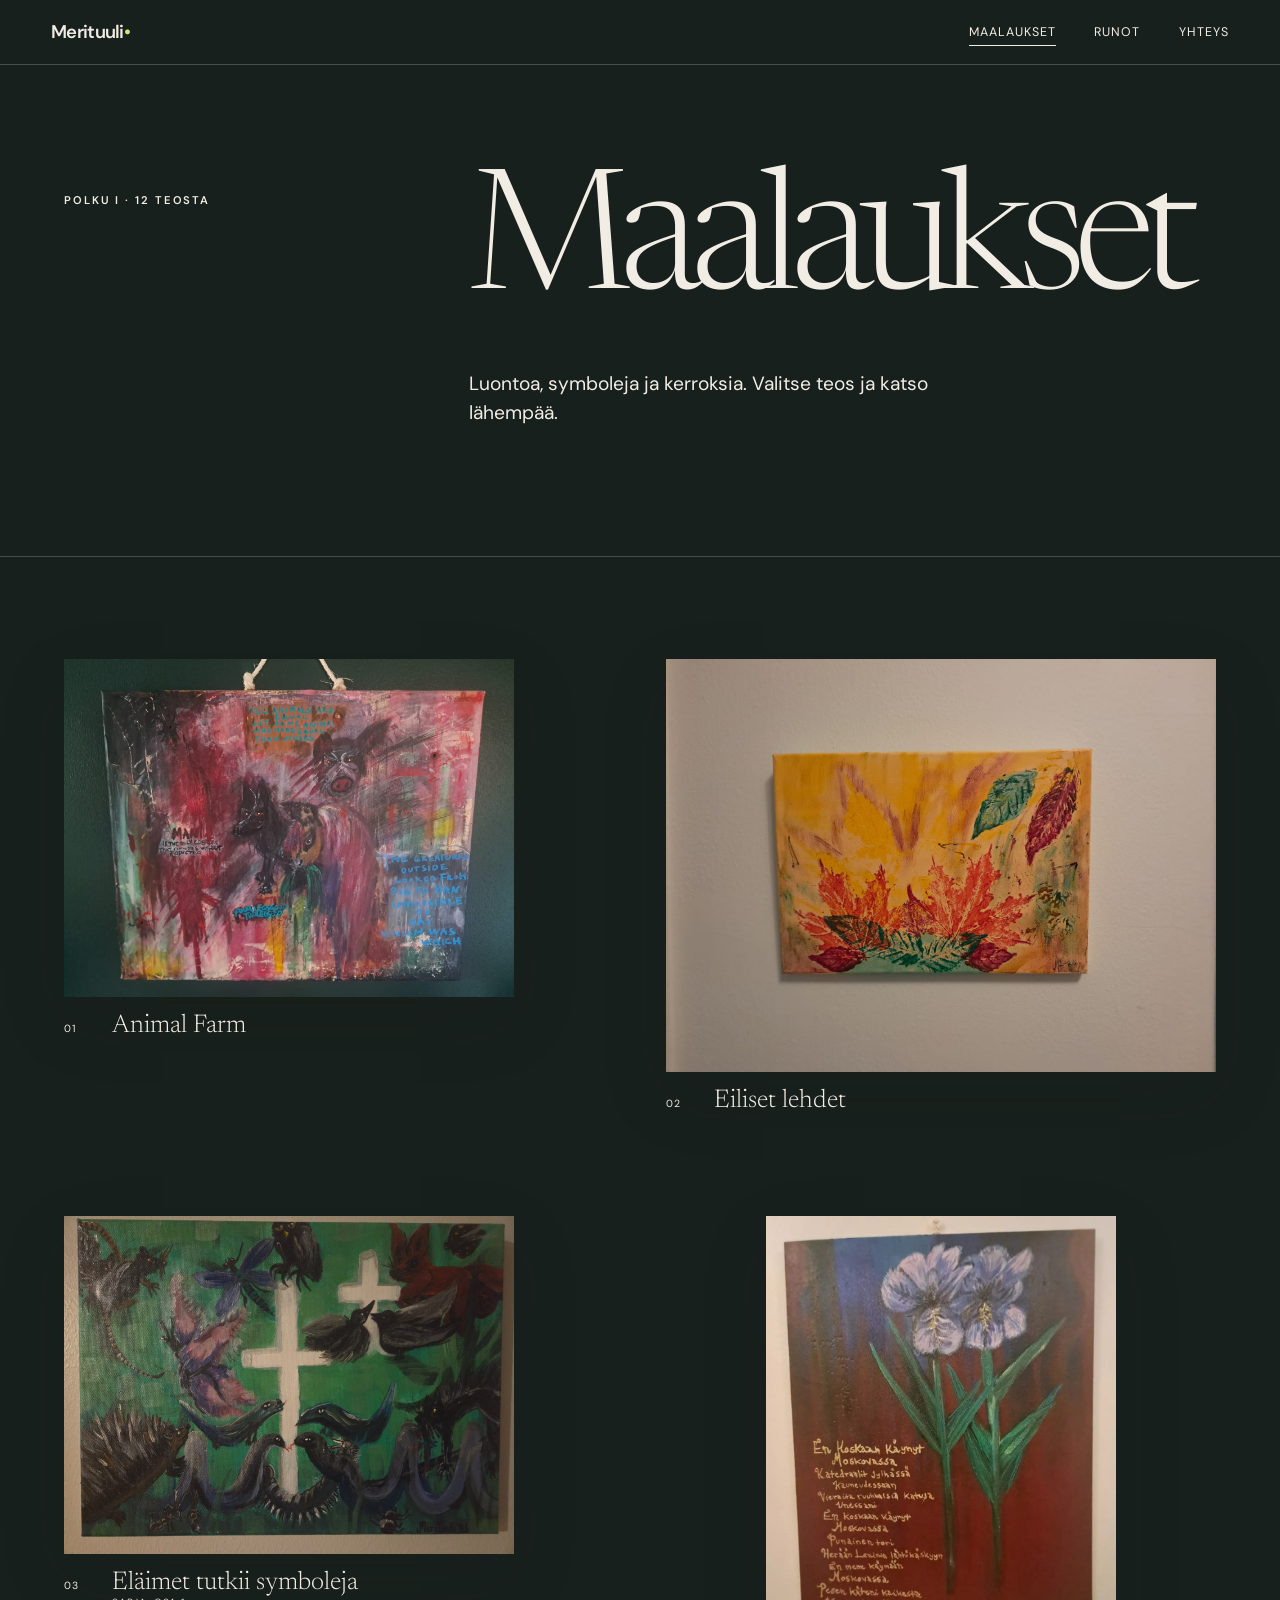
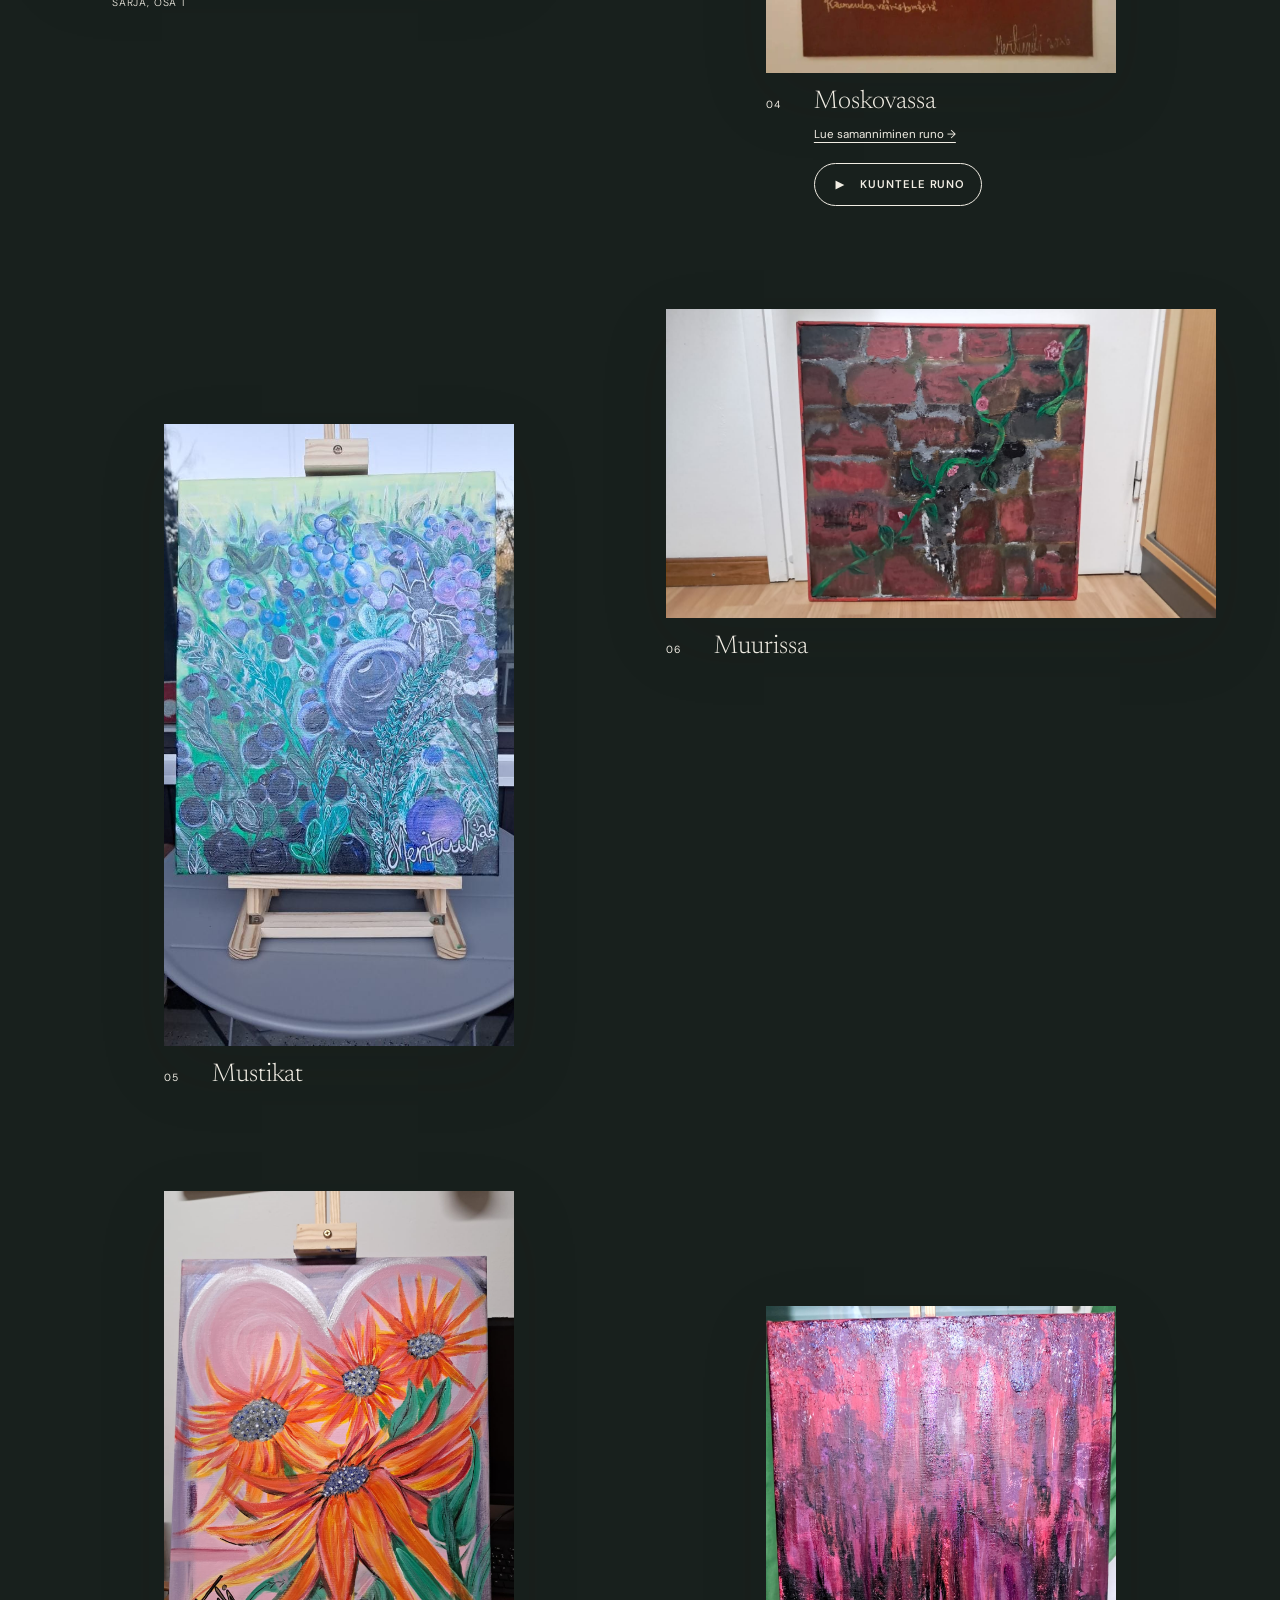
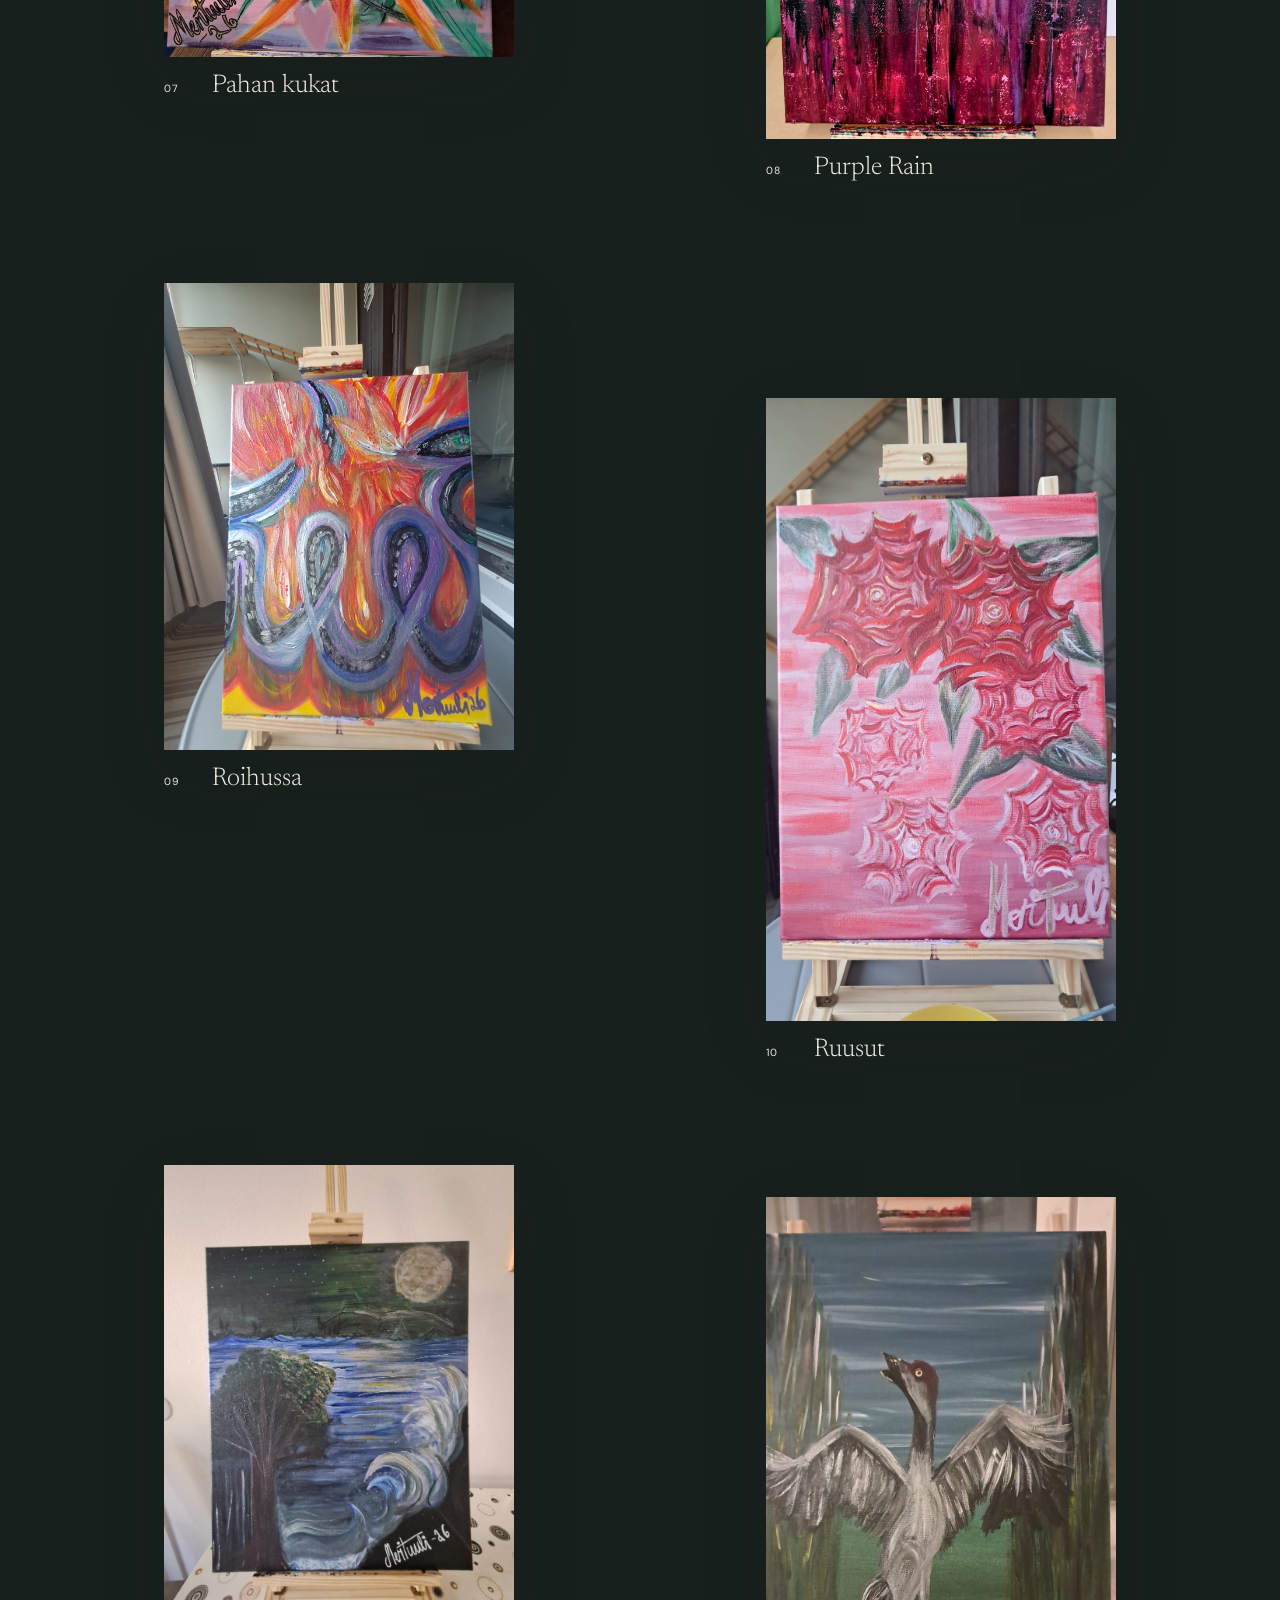
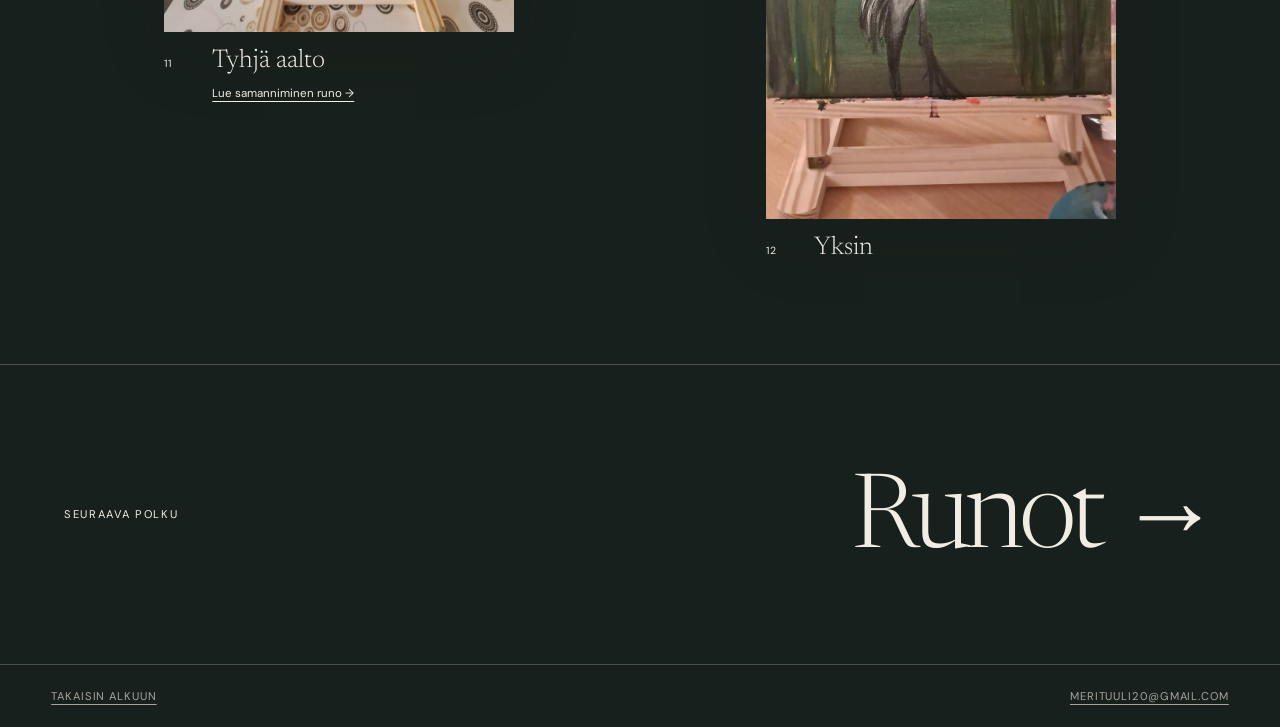
==== commit 721f9395: "Update Eiliset lehdet artwork photo" ====
--- a/maalaukset.html
+++ b/maalaukset.html
@@ -9,7 +9,16 @@
   <link rel="icon" href="assets/favicon.svg" type="image/svg+xml">
   <link rel="stylesheet" href="styles.css?v=12">
   <script src="gallery.js" defer></script>
-  <script src="audio.js?v=1" defer></script>
+  <script src="audio.js?v=2" defer></script>
+  <!-- Google tag (gtag.js) -->
+  <script async src="https://www.googletagmanager.com/gtag/js?id=G-77CW31H95Y"></script>
+  <script>
+    window.dataLayer = window.dataLayer || [];
+    function gtag(){dataLayer.push(arguments);}
+    gtag('js', new Date());
+
+    gtag('config', 'G-77CW31H95Y');
+  </script>
 </head>
 <body class="gallery-page">
   <a class="skip-link" href="#sisalto">Siirry sisältöön</a>
@@ -39,7 +48,7 @@
 
       <figure class="artwork artwork--landscape">
         <button class="artwork-button" type="button" data-lightbox="assets/images/eiliset-lehdet.jpg" data-title="Eiliset lehdet" aria-label="Avaa teos Eiliset lehdet suurempana">
-          <img src="assets/images/eiliset-lehdet.jpg" alt="Eiliset lehdet" width="1599" height="899" loading="lazy">
+          <img src="assets/images/eiliset-lehdet.jpg" alt="Eiliset lehdet" width="1600" height="1200" loading="lazy">
         </button>
         <figcaption><span>02</span><h2>Eiliset lehdet</h2></figcaption>
       </figure>
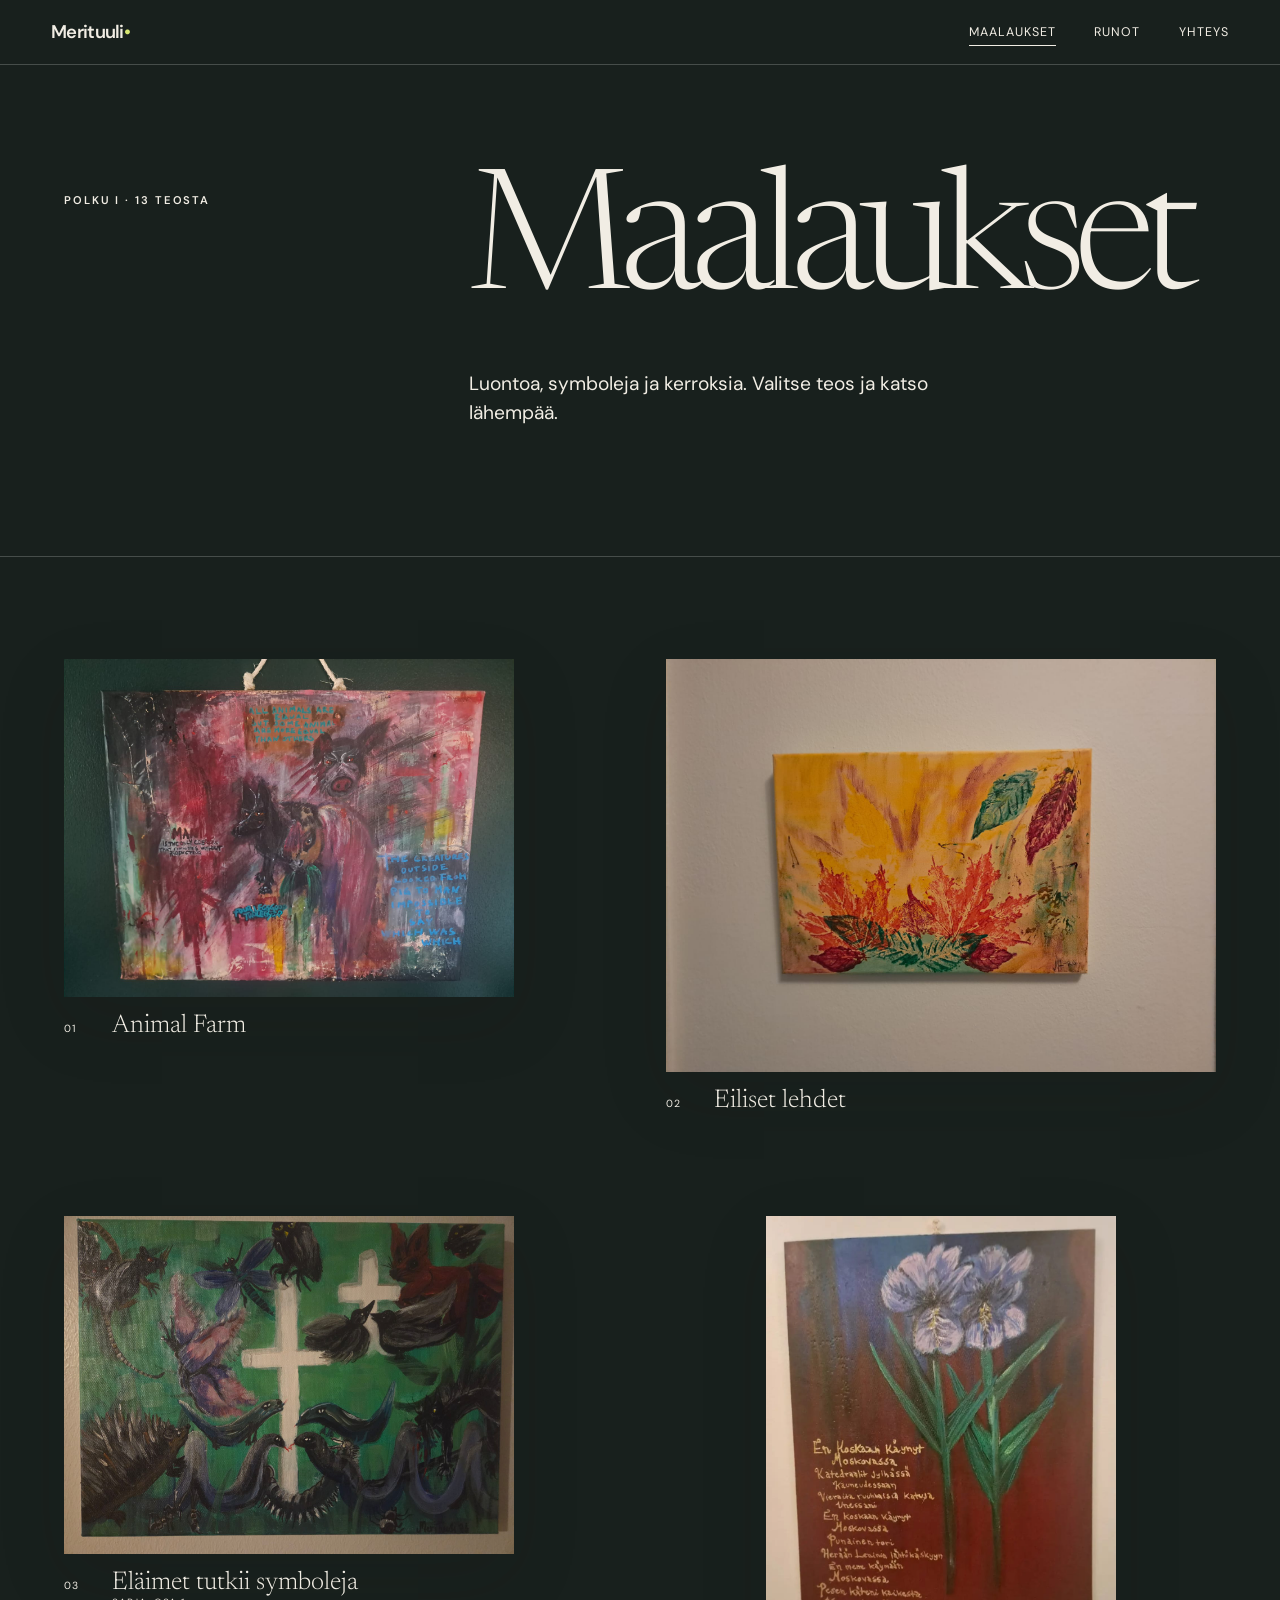
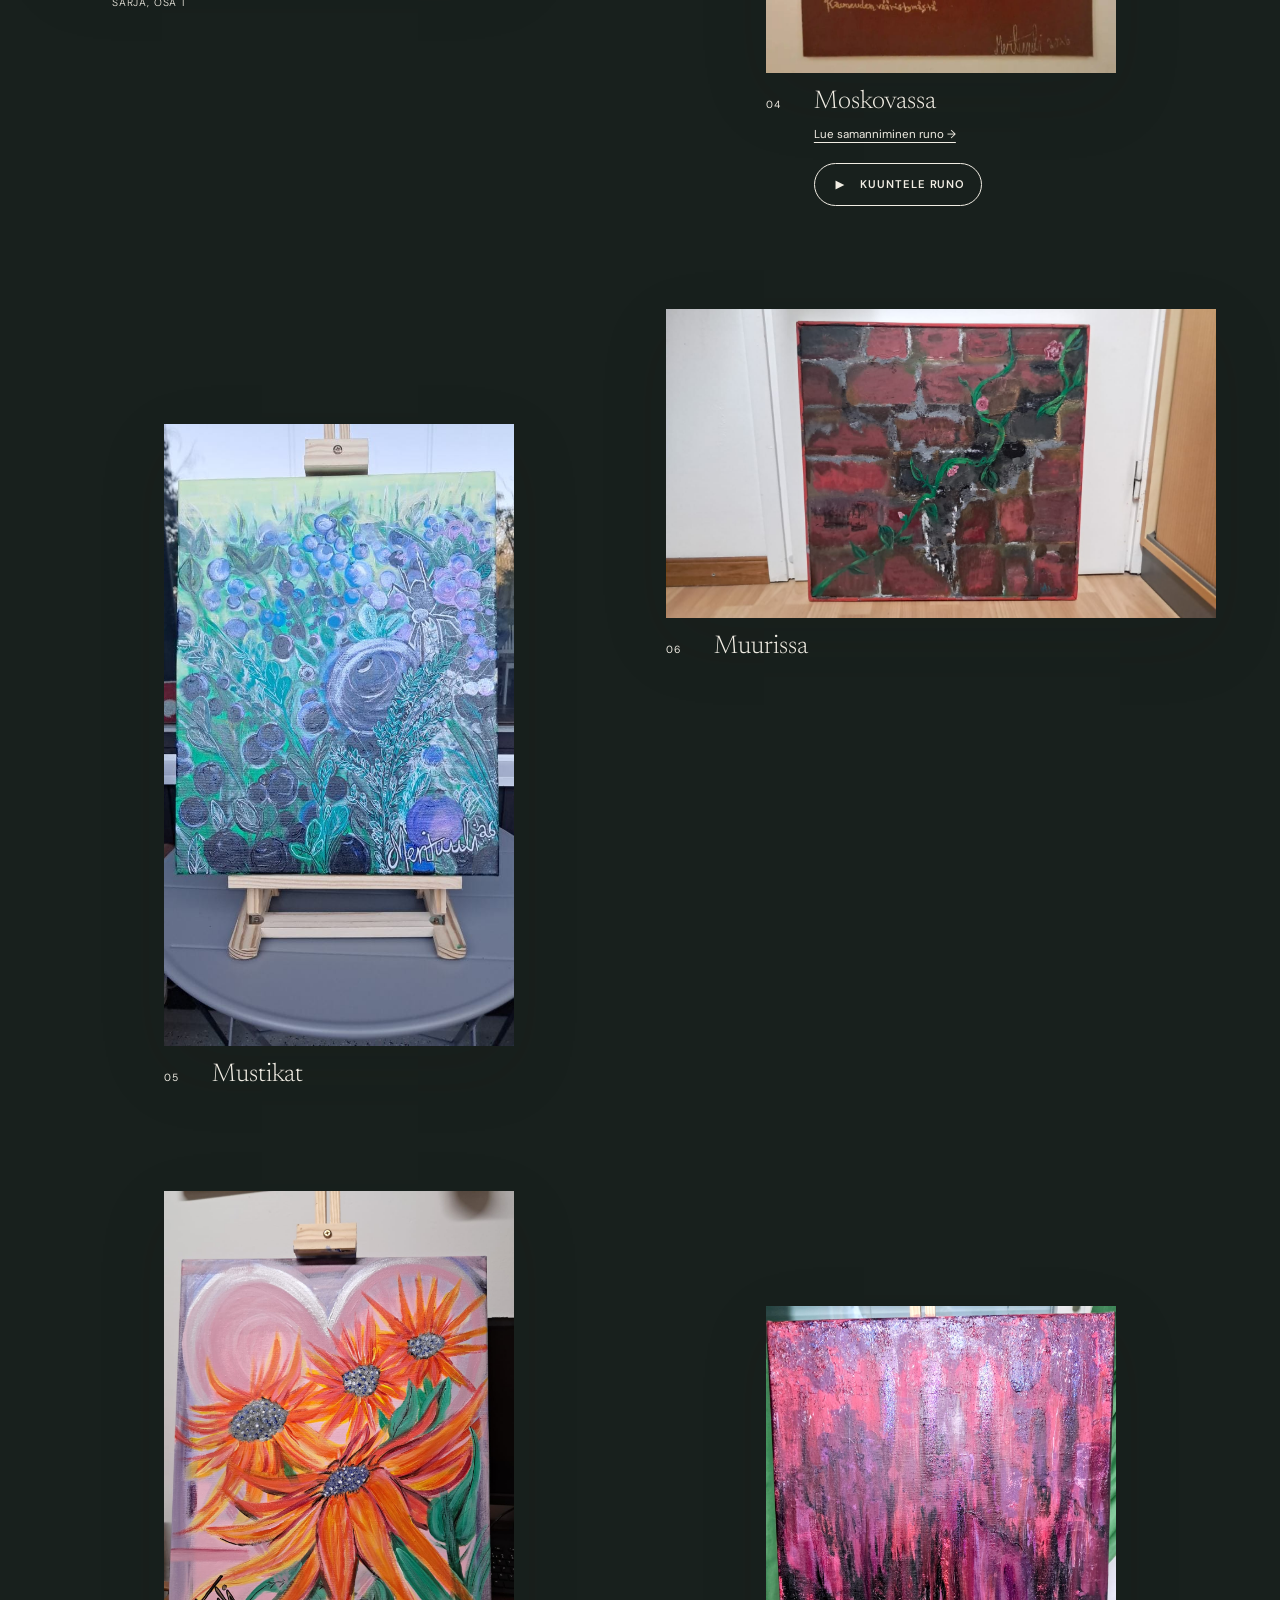
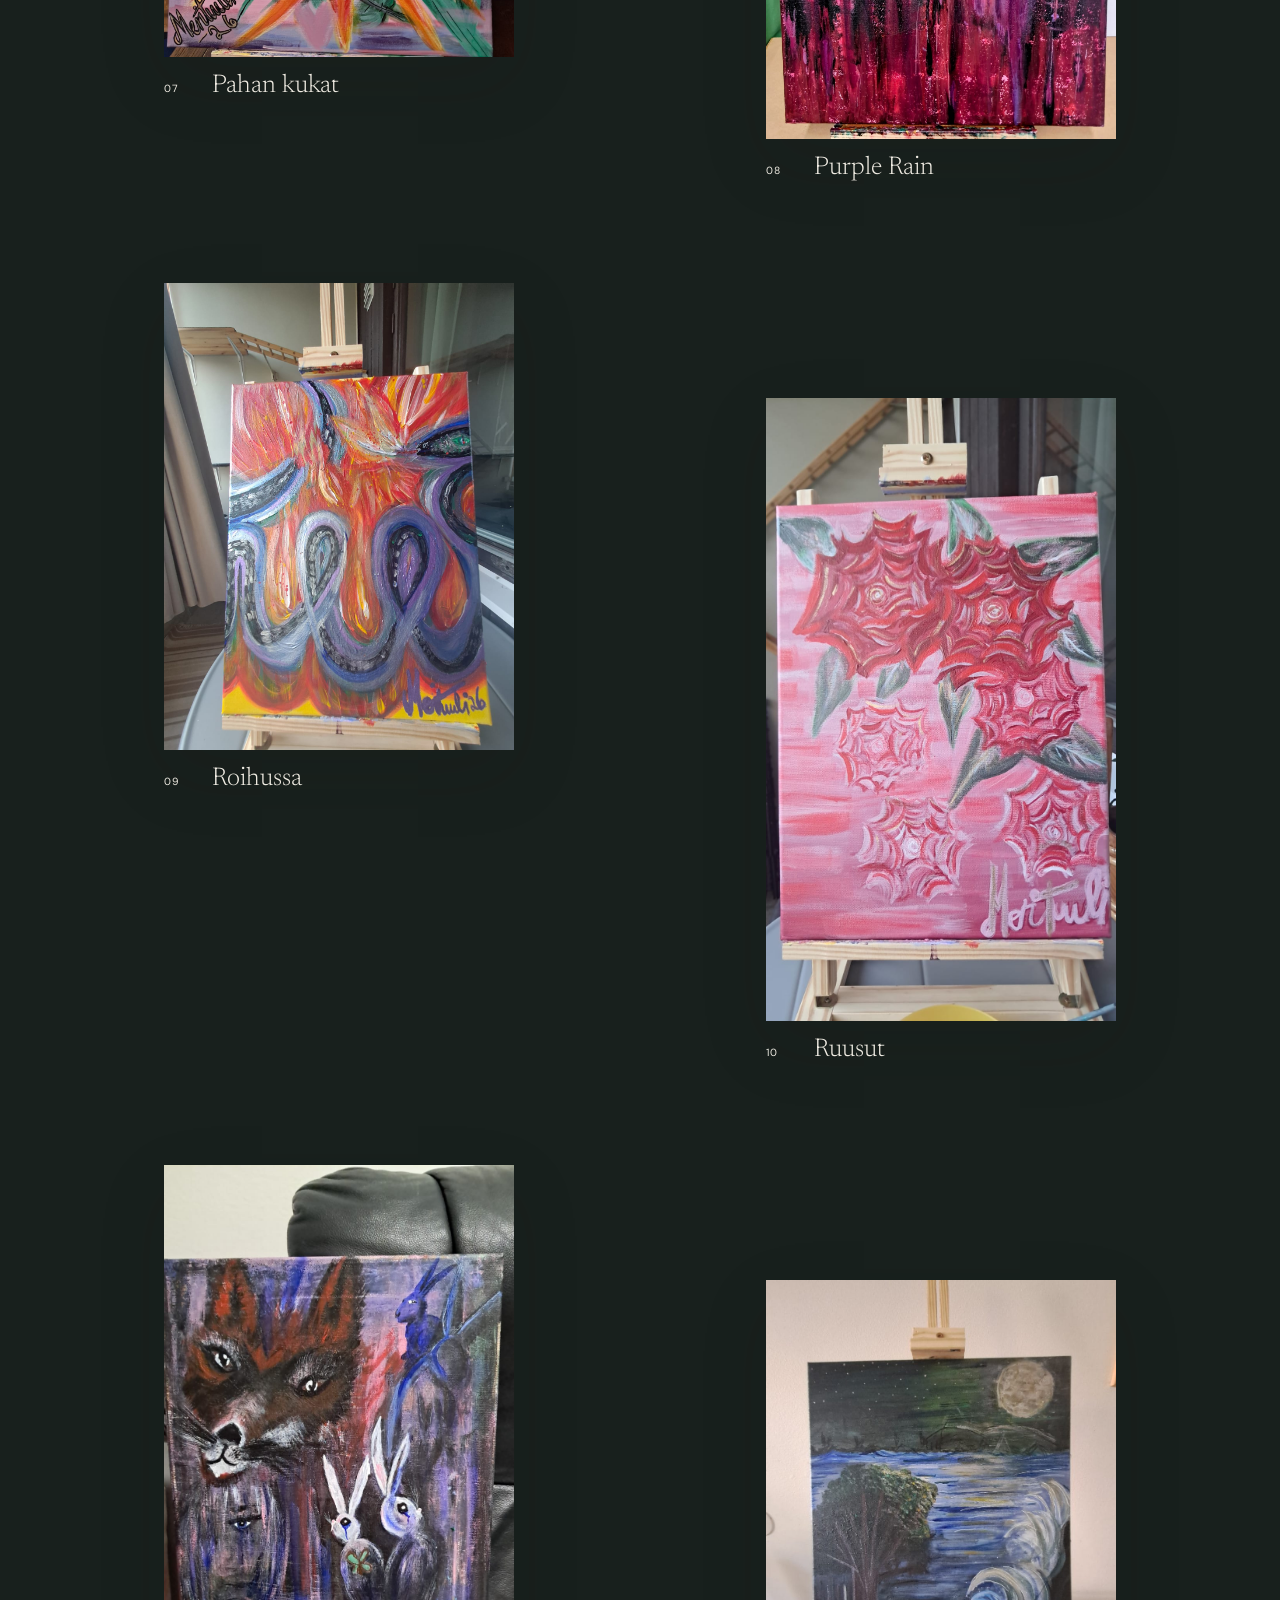
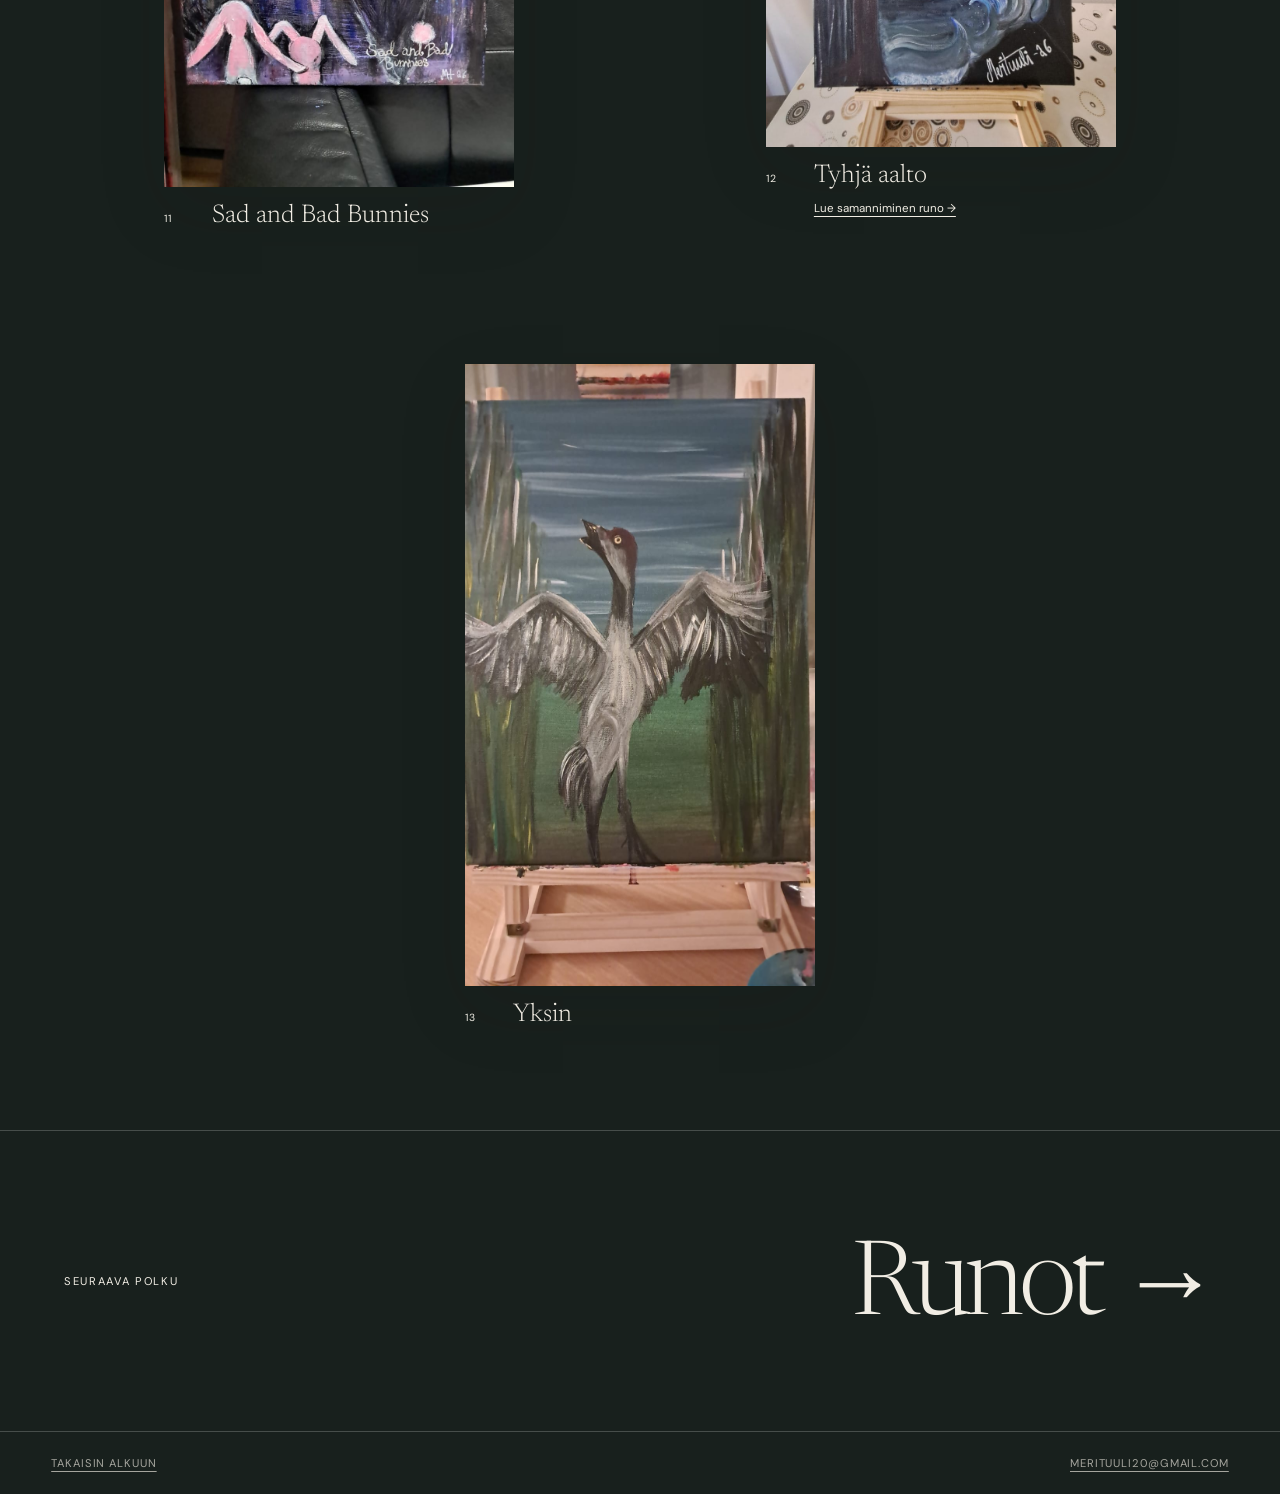
==== commit 1883485b: "Add Sad and Bad Bunnies to painting gallery" ====
--- a/maalaukset.html
+++ b/maalaukset.html
@@ -33,7 +33,7 @@
 
   <main id="sisalto">
     <header class="collection-hero">
-      <p class="eyebrow">Polku I · 12 teosta</p>
+      <p class="eyebrow">Polku I · 13 teosta</p>
       <h1>Maalaukset</h1>
       <p>Luontoa, symboleja ja kerroksia. Valitse teos ja katso lähempää.</p>
     </header>
@@ -117,17 +117,24 @@
       </figure>
 
       <figure class="artwork artwork--portrait">
+        <button class="artwork-button" type="button" data-lightbox="assets/images/sad-and-bad-bunnies.jpeg" data-title="Sad and Bad Bunnies" aria-label="Avaa teos Sad and Bad Bunnies suurempana">
+          <img src="assets/images/sad-and-bad-bunnies.jpeg" alt="Sad and Bad Bunnies, kanihahmoja violetin ja punaisen sävyisessä maalauksessa" width="899" height="1599" loading="lazy">
+        </button>
+        <figcaption><span>11</span><h2>Sad and Bad Bunnies</h2></figcaption>
+      </figure>
+
+      <figure class="artwork artwork--portrait artwork--offset">
         <button class="artwork-button" type="button" data-lightbox="assets/images/tyhja-aalto.jpeg" data-title="Tyhjä aalto" aria-label="Avaa teos Tyhjä aalto suurempana">
           <img src="assets/images/tyhja-aalto.jpeg" alt="Tyhjä aalto, kuun valaisema tumma merimaisema" width="848" height="1131" loading="lazy">
         </button>
-        <figcaption><span>11</span><h2>Tyhjä aalto</h2><a href="runot.html#tyhja-aalto">Lue samanniminen runo →</a></figcaption>
+        <figcaption><span>12</span><h2>Tyhjä aalto</h2><a href="runot.html#tyhja-aalto">Lue samanniminen runo →</a></figcaption>
       </figure>
 
       <figure class="artwork artwork--portrait artwork--final">
         <button class="artwork-button" type="button" data-lightbox="assets/images/yksin.jpeg" data-title="Yksin" aria-label="Avaa teos Yksin suurempana">
           <img src="assets/images/yksin.jpeg" alt="Yksin, siipensä levittänyt lintu tumman metsän keskellä" width="899" height="1599" loading="lazy">
         </button>
-        <figcaption><span>12</span><h2>Yksin</h2></figcaption>
+        <figcaption><span>13</span><h2>Yksin</h2></figcaption>
       </figure>
     </section>
 
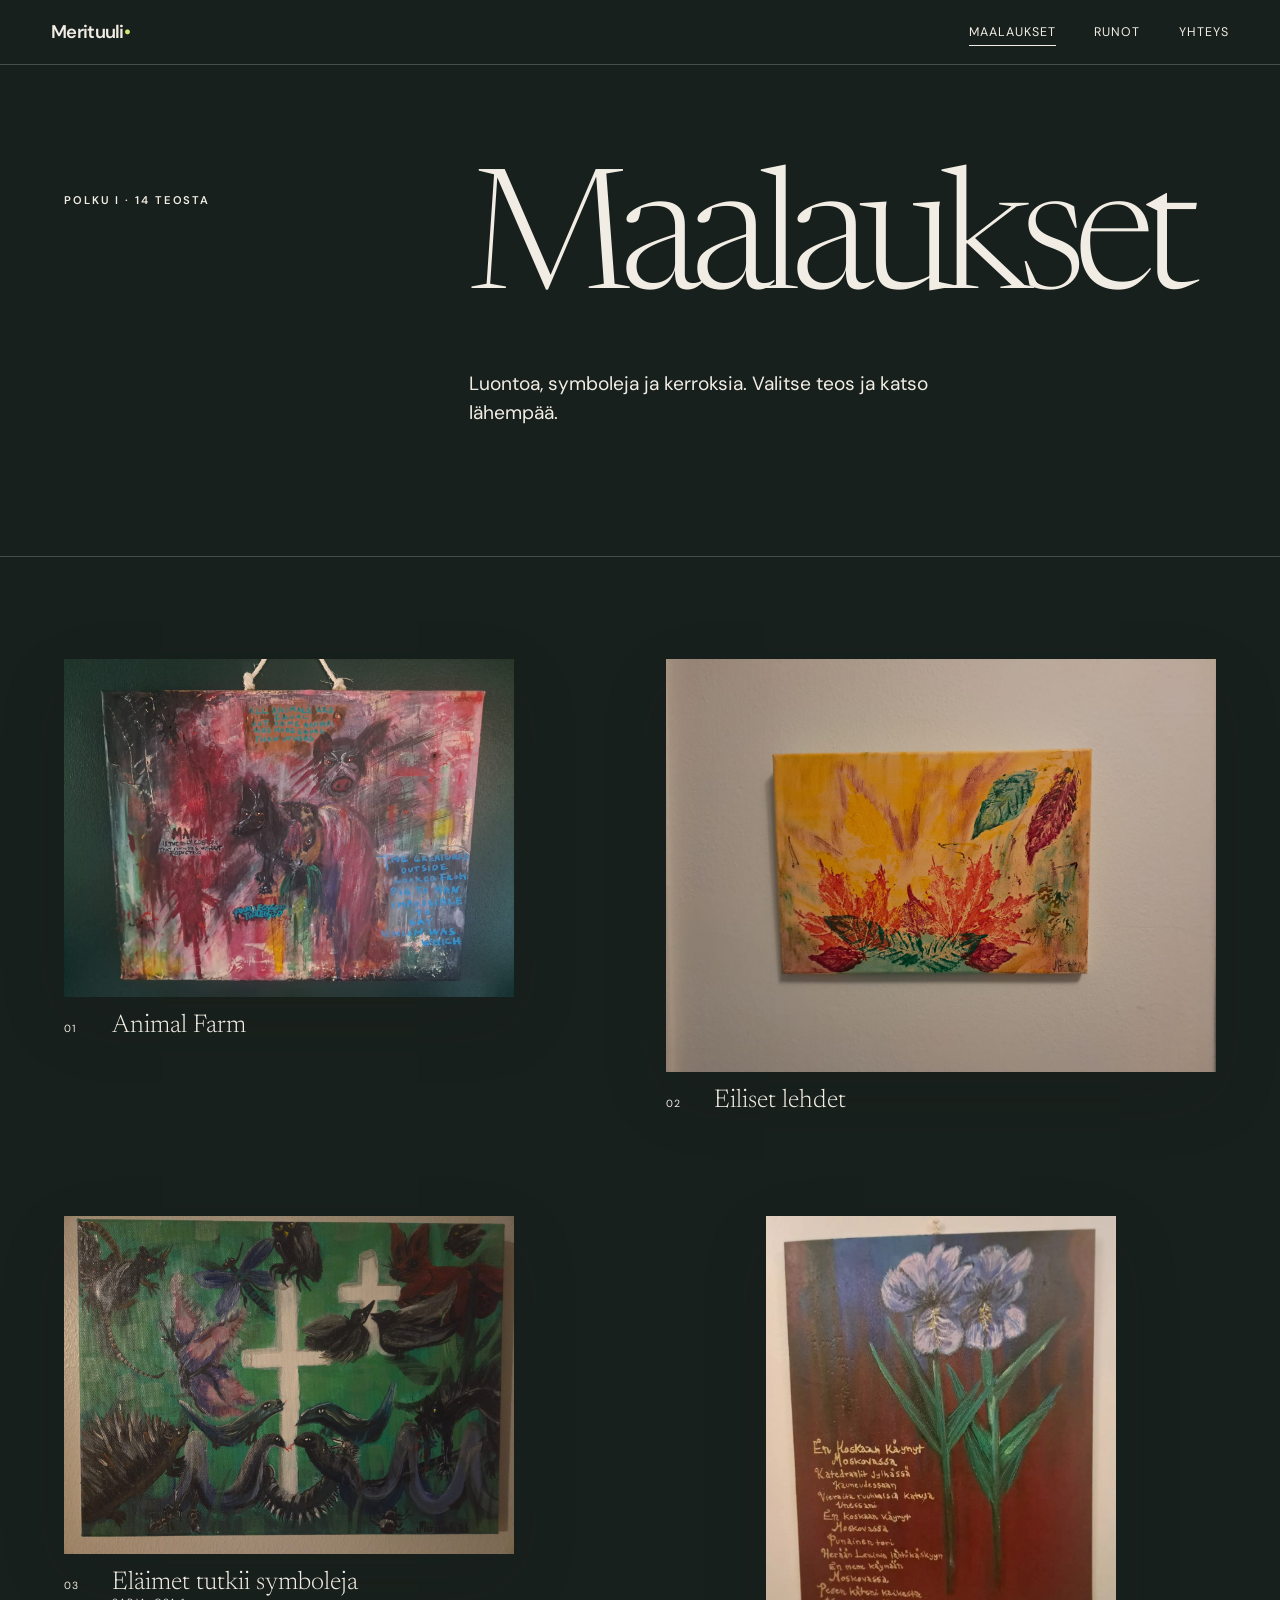
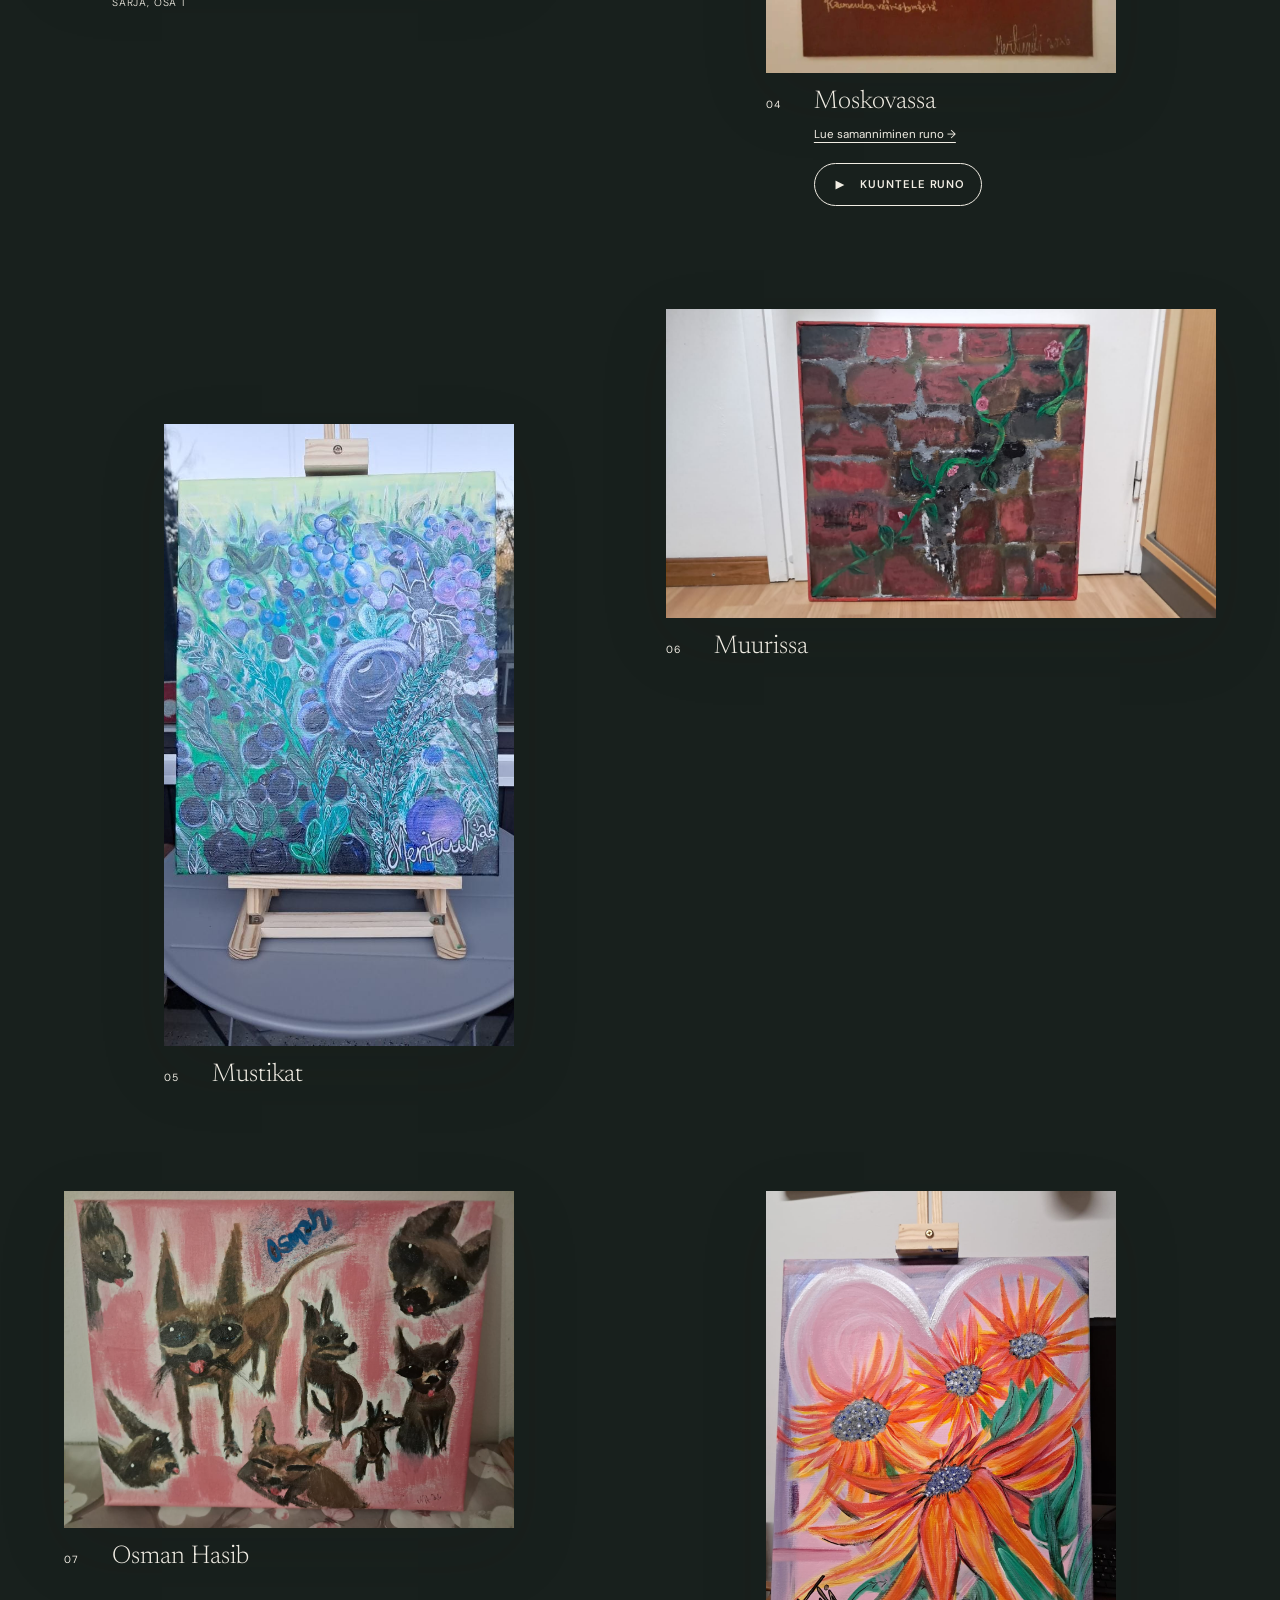
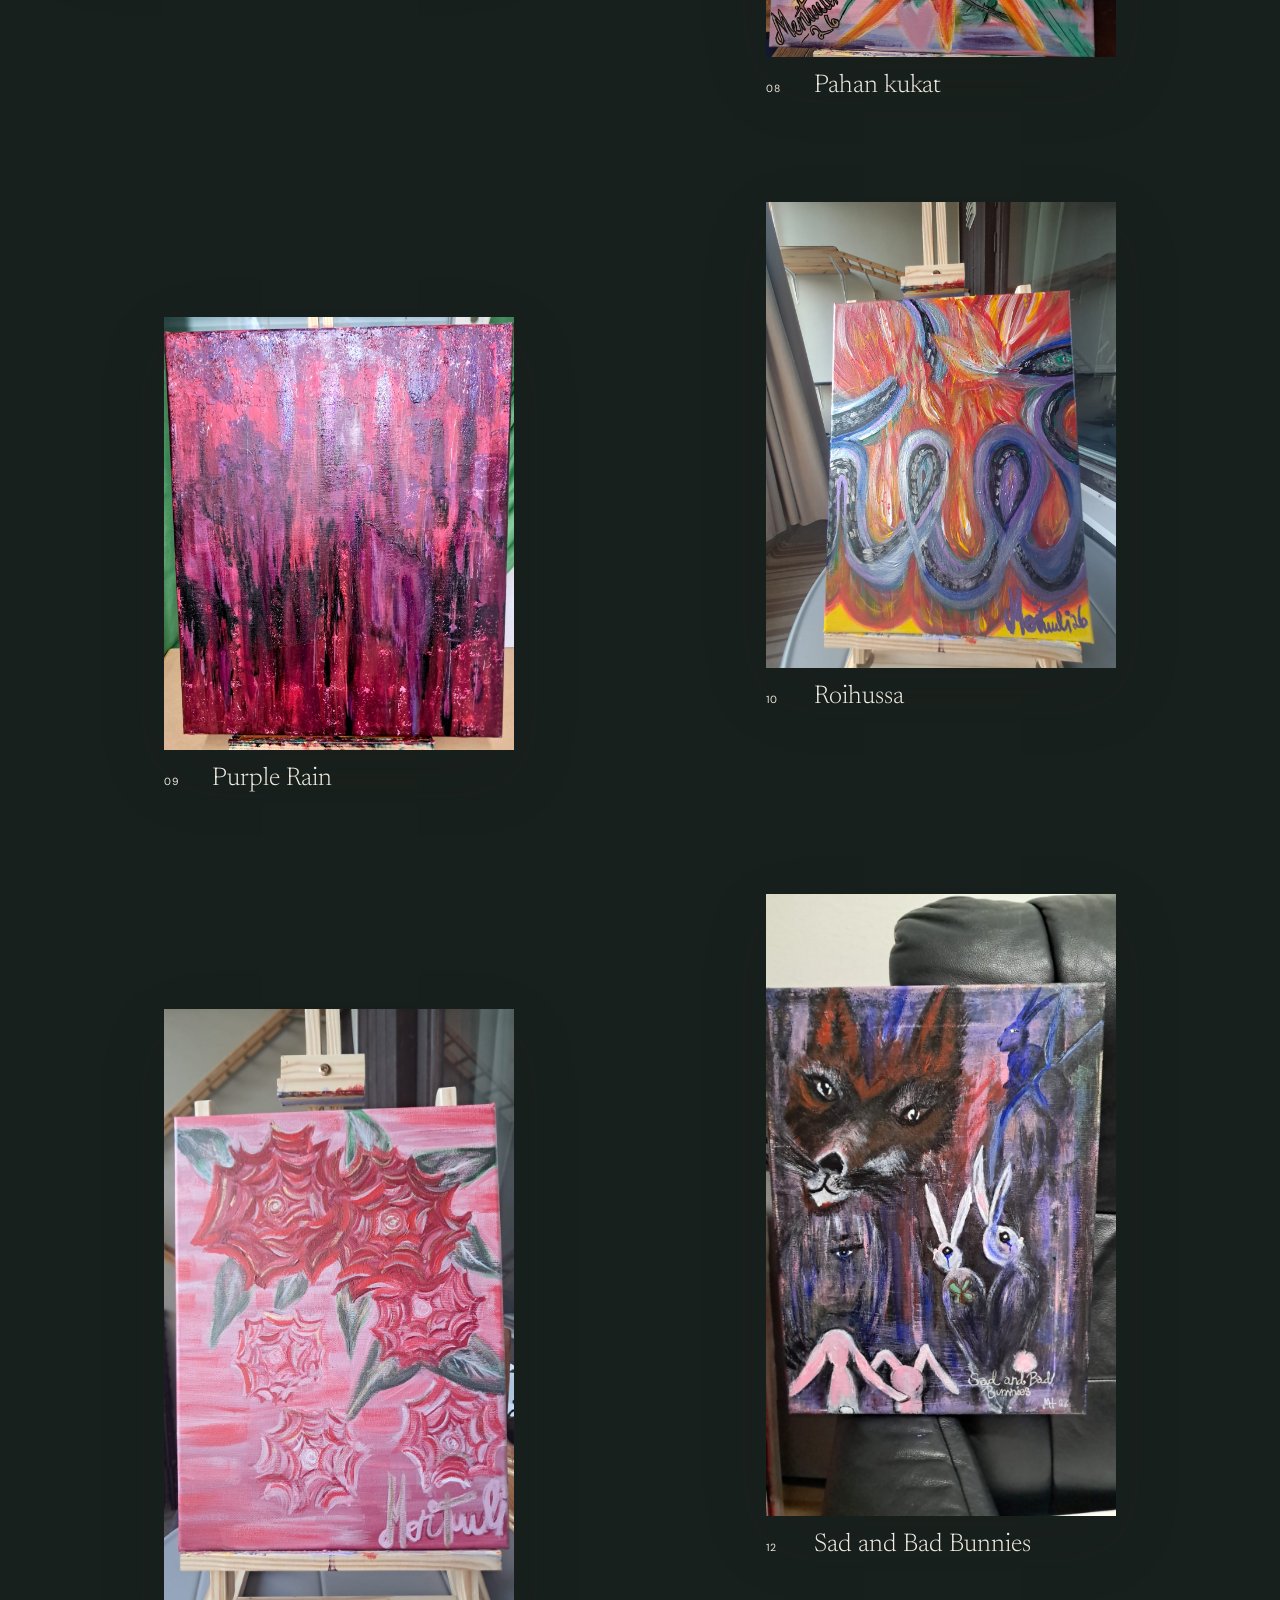
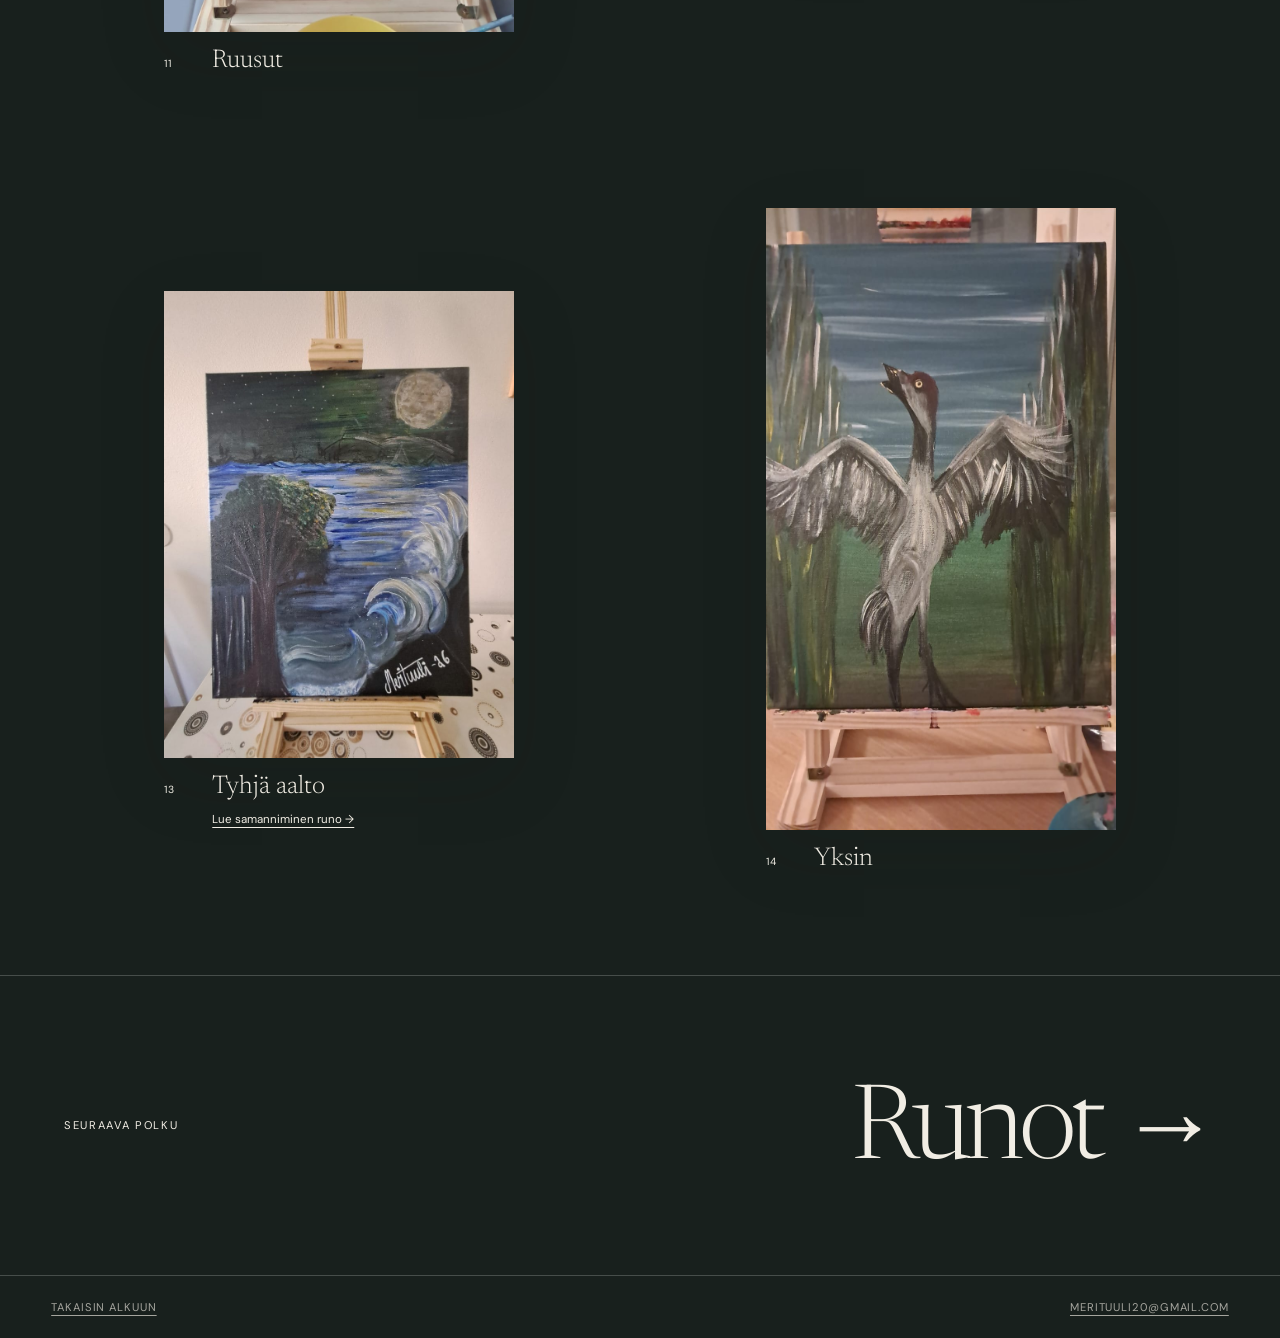
==== commit 0d5c7e11: "Add Osman Hasib to painting gallery" ====
--- a/maalaukset.html
+++ b/maalaukset.html
@@ -33,7 +33,7 @@
 
   <main id="sisalto">
     <header class="collection-hero">
-      <p class="eyebrow">Polku I · 13 teosta</p>
+      <p class="eyebrow">Polku I · 14 teosta</p>
       <h1>Maalaukset</h1>
       <p>Luontoa, symboleja ja kerroksia. Valitse teos ja katso lähempää.</p>
     </header>
@@ -88,53 +88,60 @@
         <figcaption><span>06</span><h2>Muurissa</h2></figcaption>
       </figure>
 
+      <figure class="artwork artwork--landscape">
+        <button class="artwork-button" type="button" data-lightbox="assets/images/osman-hasib.jpg" data-title="Osman Hasib" aria-label="Avaa teos Osman Hasib suurempana">
+          <img src="assets/images/osman-hasib.jpg" alt="Osman Hasib, koirahahmoja vaaleanpunaisella taustalla" width="1600" height="1200" loading="lazy">
+        </button>
+        <figcaption><span>07</span><h2>Osman Hasib</h2></figcaption>
+      </figure>
+
       <figure class="artwork artwork--portrait">
         <button class="artwork-button" type="button" data-lightbox="assets/images/pahan-kukat.jpeg" data-title="Pahan kukat" aria-label="Avaa teos Pahan kukat suurempana">
           <img src="assets/images/pahan-kukat.jpeg" alt="Pahan kukat" width="1200" height="1600" loading="lazy">
         </button>
-        <figcaption><span>07</span><h2>Pahan kukat</h2></figcaption>
+        <figcaption><span>08</span><h2>Pahan kukat</h2></figcaption>
       </figure>
 
       <figure class="artwork artwork--portrait artwork--offset">
         <button class="artwork-button" type="button" data-lightbox="assets/images/purple-rain.jpeg" data-title="Purple Rain" aria-label="Avaa teos Purple Rain suurempana">
           <img src="assets/images/purple-rain.jpeg" alt="Purple Rain, syvän purppurainen abstrakti maalaus" width="1293" height="1600" loading="lazy">
         </button>
-        <figcaption><span>08</span><h2>Purple Rain</h2></figcaption>
+        <figcaption><span>09</span><h2>Purple Rain</h2></figcaption>
       </figure>
 
       <figure class="artwork artwork--portrait">
         <button class="artwork-button" type="button" data-lightbox="assets/images/roihussa.jpeg" data-title="Roihussa" aria-label="Avaa teos Roihussa suurempana">
           <img src="assets/images/roihussa.jpeg" alt="Roihussa" width="1200" height="1600" loading="lazy">
         </button>
-        <figcaption><span>09</span><h2>Roihussa</h2></figcaption>
+        <figcaption><span>10</span><h2>Roihussa</h2></figcaption>
       </figure>
 
       <figure class="artwork artwork--portrait artwork--offset">
         <button class="artwork-button" type="button" data-lightbox="assets/images/ruusut.jpeg" data-title="Ruusut" aria-label="Avaa teos Ruusut suurempana">
           <img src="assets/images/ruusut.jpeg" alt="Ruusut" width="899" height="1599" loading="lazy">
         </button>
-        <figcaption><span>10</span><h2>Ruusut</h2></figcaption>
+        <figcaption><span>11</span><h2>Ruusut</h2></figcaption>
       </figure>
 
       <figure class="artwork artwork--portrait">
         <button class="artwork-button" type="button" data-lightbox="assets/images/sad-and-bad-bunnies.jpeg" data-title="Sad and Bad Bunnies" aria-label="Avaa teos Sad and Bad Bunnies suurempana">
           <img src="assets/images/sad-and-bad-bunnies.jpeg" alt="Sad and Bad Bunnies, kanihahmoja violetin ja punaisen sävyisessä maalauksessa" width="899" height="1599" loading="lazy">
         </button>
-        <figcaption><span>11</span><h2>Sad and Bad Bunnies</h2></figcaption>
+        <figcaption><span>12</span><h2>Sad and Bad Bunnies</h2></figcaption>
       </figure>
 
       <figure class="artwork artwork--portrait artwork--offset">
         <button class="artwork-button" type="button" data-lightbox="assets/images/tyhja-aalto.jpeg" data-title="Tyhjä aalto" aria-label="Avaa teos Tyhjä aalto suurempana">
           <img src="assets/images/tyhja-aalto.jpeg" alt="Tyhjä aalto, kuun valaisema tumma merimaisema" width="848" height="1131" loading="lazy">
         </button>
-        <figcaption><span>12</span><h2>Tyhjä aalto</h2><a href="runot.html#tyhja-aalto">Lue samanniminen runo →</a></figcaption>
+        <figcaption><span>13</span><h2>Tyhjä aalto</h2><a href="runot.html#tyhja-aalto">Lue samanniminen runo →</a></figcaption>
       </figure>
 
       <figure class="artwork artwork--portrait artwork--final">
         <button class="artwork-button" type="button" data-lightbox="assets/images/yksin.jpeg" data-title="Yksin" aria-label="Avaa teos Yksin suurempana">
           <img src="assets/images/yksin.jpeg" alt="Yksin, siipensä levittänyt lintu tumman metsän keskellä" width="899" height="1599" loading="lazy">
         </button>
-        <figcaption><span>13</span><h2>Yksin</h2></figcaption>
+        <figcaption><span>14</span><h2>Yksin</h2></figcaption>
       </figure>
     </section>
 
